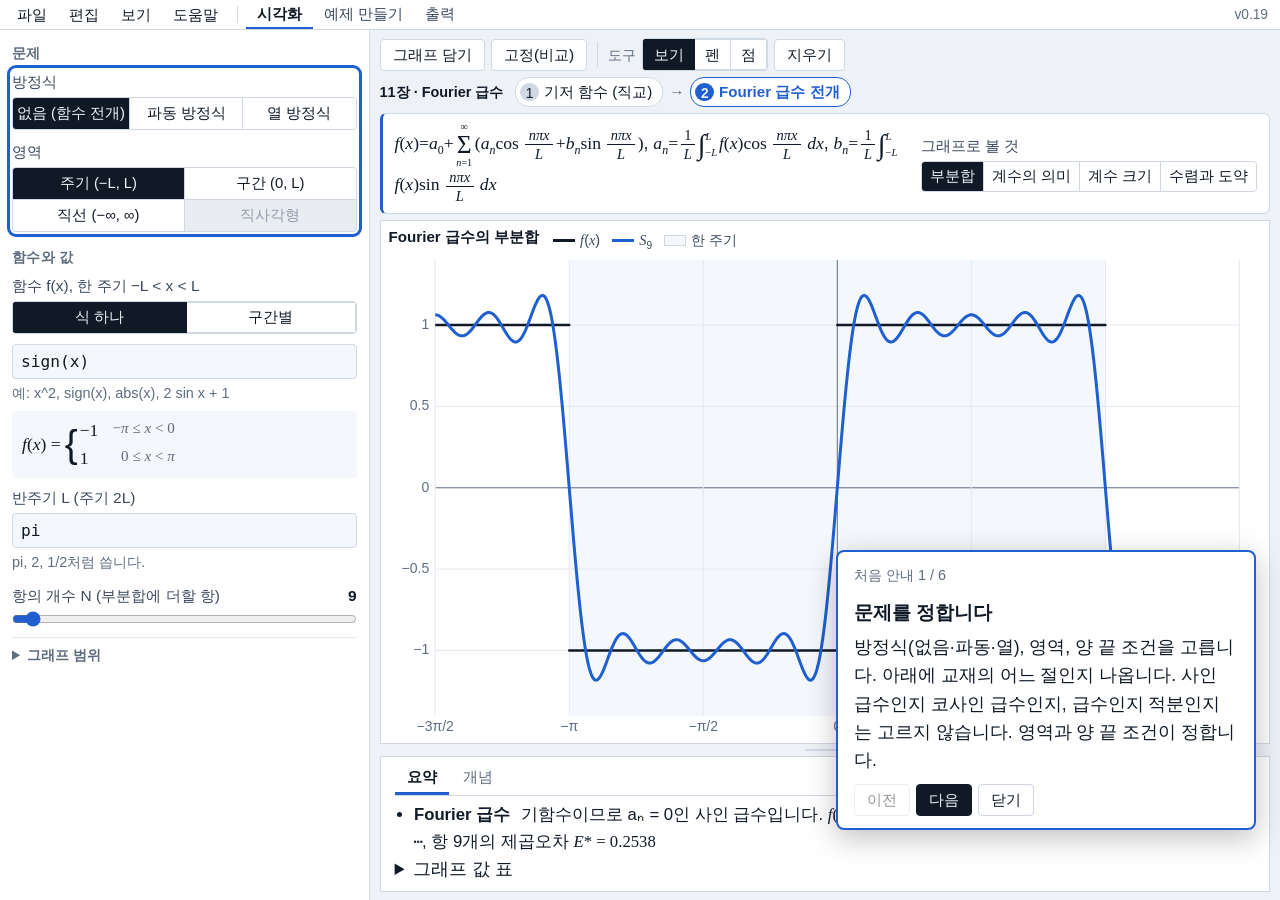
==== studio/web/studio.html @ e1bbefd5 "공업수학 시각화 v0.19: 화면 단순화 - 단계 이동은 그래프 위 단계 줄 하나, 지금 단계의 수식·설정은 그 아래, 왼쪽은 문제와 함수만" ====
<!doctype html>
<html lang="ko" data-theme="light">
<head>
<meta charset="utf-8">
<meta name="viewport" content="width=device-width, initial-scale=1">
<title>공업수학 시각화</title>
<link rel="stylesheet" href="style.css">
</head>
<body class="studio">
<div id="stage">
  <nav class="menubar" id="menubar" aria-label="메뉴">
    <div class="menu"><button type="button" class="menu-top" data-menu="file" aria-haspopup="true" aria-expanded="false">파일</button>
      <div class="menu-list" role="menu" hidden>
        <button type="button" role="menuitem" data-click="libOpen">예제 모음 열기…</button>
        <button type="button" role="menuitem" data-click="libSave">예제 모음 저장…</button>
        <hr>
        <button type="button" role="menuitem" data-click="wordBtn">Word로 출력…</button>
        <button type="button" role="menuitem" data-click="pdfBtn">PDF로 출력…</button>
      </div></div>
    <div class="menu"><button type="button" class="menu-top" data-menu="edit" aria-haspopup="true" aria-expanded="false">편집</button>
      <div class="menu-list" role="menu" hidden>
        <button type="button" role="menuitem" id="undoBtn">되돌리기<kbd>Ctrl+Z</kbd></button>
        <hr>
        <button type="button" role="menuitem" id="resetBtn" title="함수와 설정을 처음 상태로 돌립니다(만든 예제와 고친 설명은 그대로)">처음 상태로</button>
      </div></div>
    <div class="menu"><button type="button" class="menu-top" data-menu="view" aria-haspopup="true" aria-expanded="false">보기</button>
      <div class="menu-list" role="menu" hidden>
        <button type="button" role="menuitem" id="presentBtn">발표 모드<kbd>F</kbd></button>
        <button type="button" role="menuitem" id="themeBtn">어둡게</button>
        <button type="button" role="menuitem" id="bigger">글자 크게</button>
        <button type="button" role="menuitem" id="smaller">글자 작게</button>
      </div></div>
    <div class="menu"><button type="button" class="menu-top" data-menu="help" aria-haspopup="true" aria-expanded="false">도움말</button>
      <div class="menu-list" role="menu" hidden>
        <button type="button" role="menuitem" id="helpBtn">도움말 보기</button>
        <button type="button" role="menuitem" id="tourAgain2">처음 안내 다시 보기</button>
      </div></div>
    <span class="menu-sep" aria-hidden="true"></span>
    <div class="pages" role="tablist" aria-label="화면">
      <button type="button" role="tab" data-page="viz" aria-selected="true">시각화</button>
      <button type="button" role="tab" data-page="make" aria-selected="false">예제 만들기</button>
      <button type="button" role="tab" data-page="out" aria-selected="false">출력</button>
    </div>
    <span class="ver" id="verLabel"></span>
  </nav>
  <div class="work" id="vizPage">
    <aside id="settings" aria-label="설정">
      <h3>문제</h3>
      <div id="problem"></div>
      <h3>함수와 값</h3>
      <div id="baseFields"></div>
      <div id="paramFields"></div>
      <p class="err" id="err" role="alert" hidden></p>
      <details class="group">
        <summary>그래프 범위</summary>
        <p class="hint">비워 두면 자동입니다. pi, 2L, -L처럼 써도 됩니다.</p>
        <div class="pair"><label>가로<input class="tf" type="text" data-field="xMin" id="f_xMin" placeholder="자동"></label><span>~</span><input class="tf" type="text" data-field="xMax" id="f_xMax" placeholder="자동" aria-label="가로 끝"></div>
        <div class="pair"><label>세로<input class="tf" type="text" data-field="yMin" id="f_yMin" placeholder="자동"></label><span>~</span><input class="tf" type="text" data-field="yMax" id="f_yMax" placeholder="자동" aria-label="세로 끝"></div>
        <div class="pair"><label>현 끝 시간<input class="tf" type="text" data-field="tEndWave" id="f_tEndWave" placeholder="자동"></label></div>
        <div class="pair"><label>막대 끝 시간<input class="tf" type="text" data-field="tEndHeat" id="f_tEndHeat" placeholder="자동"></label></div>
      </details>
    </aside>
    <div class="plotCol">
      <div class="tools" role="toolbar" aria-label="그래프 도구">
        <button type="button" class="btn" id="captureBtn" title="지금 그래프를 예제의 그림으로 담습니다">그래프 담기</button>
        <button type="button" class="btn" id="pinBtn" title="지금 결과를 고정해 바꾼 결과와 비교합니다">고정(비교)</button>
        <span class="sep"></span>
        <span class="hint">도구</span>
        <div class="seg" id="toolSeg">
          <button type="button" data-tool="view" aria-pressed="true" title="보기: 값 읽기, Ctrl+휠 확대, 끌어서 이동">보기</button>
          <button type="button" data-tool="pen" aria-pressed="false" title="펜: 그래프 위에 그리기">펜</button>
          <button type="button" data-tool="mark" aria-pressed="false" title="점: 누른 곳의 값을 표시">점</button>
        </div>
        <button type="button" class="btn" id="clearInk">지우기</button>
      </div>
      <nav class="stagebar" id="stageBar" aria-label="풀이 단계"></nav>
      <section class="stagebox" id="stageBox" aria-label="지금 단계의 수식과 설정"></section>
      <p class="graph-err" id="graphErr" hidden></p>
      <div id="panels"></div>
      <div id="probe" hidden></div>
      <div class="transport" id="transport" hidden>
        <button type="button" class="btn" id="playBtn" title="재생" aria-label="재생">▶</button>
        <button type="button" class="btn" id="pauseBtn" title="일시정지" aria-label="일시정지">⏸</button>
        <button type="button" class="btn" id="stopBtn" title="정지" aria-label="정지">■</button>
        <input id="tSlider" type="range" min="0" max="1" step="0.0025" value="0" aria-label="시간">
        <output id="tOut"></output>
        <label class="tlabel" for="rateSel">속도</label>
        <select id="rateSel"><option value="0.5">×0.5</option><option value="1" selected>×1</option><option value="2">×2</option></select>
      </div>
      <div class="resizer" id="resizer" title="끌어서 아래 칸의 높이를 바꿉니다(더블클릭: 원래대로)" role="separator" aria-orientation="horizontal"></div>
      <section class="summary bottom" id="bottom" aria-label="요약, 개념, 예제">
        <div class="tabs" role="tablist">
          <button type="button" role="tab" data-tab="summary">요약</button>
          <button type="button" role="tab" data-tab="concept">개념</button>
        </div>
        <div id="tabBody"></div>
      </section>
    </div>
  </div>
  <div class="work make-page" id="makePage" hidden>
    <section class="make-main" aria-label="예제 만들기">
      <div class="setup-line"><span id="setupLine"></span> <button type="button" class="mini" data-page="viz">시각화에서 바꾸기</button></div>
      <div id="exampleEditor"></div>
    </section>
  </div>
  <div class="work out-page" id="outPage" hidden>
    <section class="out-main" aria-label="출력">
      <h3>출력</h3>
      <div class="fld"><label class="flabel" for="sheetTitle">문서 제목</label><input class="tf" id="sheetTitle" type="text" data-sheet="title"></div>
      <div class="fld"><label class="flabel" for="sheetSubtitle">머리말 (과목, 날짜 등)</label><input class="tf" id="sheetSubtitle" type="text" data-sheet="subtitle" placeholder="예: 공업수학 2 · 2026년 2학기"></div>
      <div class="opts">
        <label class="ck small"><input type="checkbox" data-sheet="concept" id="optConcept">개념 설명</label>
        <label class="ck small"><input type="checkbox" data-sheet="graph" id="optGraph">그래프</label>
        <label class="ck small"><input type="checkbox" data-sheet="solution" id="optSolution">풀이</label>
        <label class="ck small"><input type="checkbox" data-sheet="student" id="optStudent">학번·이름 칸</label>
      </div>
      <div class="fld"><label class="flabel" for="optSpace">답 쓰는 칸 (풀이를 뺄 때)</label>
        <select id="optSpace" data-sheet="space"><option value="0">없음</option><option value="4">작게</option><option value="8">보통</option><option value="14">크게</option></select></div>
      <div class="row">
        <button type="button" class="btn primary" id="wordBtn">Word로 출력</button>
        <button type="button" class="btn" id="pdfBtn">PDF로 출력</button>
        <div class="choice" id="exportChoice" hidden role="alertdialog" aria-labelledby="choiceMsg">
          <p id="choiceMsg"></p>
          <div class="row"><button type="button" class="btn primary" id="choiceAdd"></button><button type="button" class="btn" id="choiceOnly">담은 예제만 출력</button><button type="button" class="btn" id="choiceCancel">취소</button></div>
        </div>
        <button type="button" class="btn" id="libSave">예제 모음 저장</button>
        <button type="button" class="btn" id="libOpen">예제 모음 열기</button>
        <input type="file" id="libFile" accept=".json,application/json" hidden>
      </div>
      <p class="hint" id="savedCount"></p>
      <ol id="savedList"></ol>
    </section>
    <section class="out-list" aria-label="담은 예제 미리보기"><h3>담은 예제</h3><div class="doc" id="outPreview"></div></section>
  </div>
</div>
<canvas id="exportCanvas" aria-hidden="true"></canvas>
<div id="printArea"></div>
<p class="sr-only" id="liveProbe" aria-live="polite"></p>
<div id="status" role="status" aria-live="polite"></div>
<div id="tour" hidden>
  <div class="tour-card" role="dialog" aria-labelledby="tourTitle">
    <p class="hint" id="tourStep"></p>
    <h3 id="tourTitle"></h3>
    <p id="tourText"></p>
    <div class="row"><button type="button" class="btn" id="tourPrev">이전</button><button type="button" class="btn primary" id="tourNext">다음</button><button type="button" class="btn" id="tourSkip">닫기</button></div>
  </div>
</div>
<div id="help" hidden>
  <div class="help-card" role="dialog" aria-modal="true" aria-labelledby="helpTitle">
    <h2 id="helpTitle">도움말</h2>
    <h3>시작하기</h3>
    <ol><li>맨 위 메뉴 줄의 <b>시각화</b> 화면 왼쪽에서 함수를 입력합니다. 구간마다 식이 다르면 <b>구간별</b>을 고릅니다.</li><li><b>문제</b>에서 방정식(없음·파동·열), 영역(주기·구간·직선·직사각형), 양 끝 조건(고정·자유/단열)을 고릅니다. 사인 급수·코사인 급수·적분 중 무엇을 쓰는지는 영역과 양 끝 조건이 정하며, 아래에 교재의 어느 절인지(예: 12장 · 현의 진동) 나옵니다. 함수 칸 이름에는 f(x)의 뜻(초기 변위, 초기 온도 등)과 구간이 나옵니다.</li><li><b>풀이 단계</b>를 따라갑니다. 변수분리와 고유값 문제 → 초기조건의 전개 → 해의 순서로 단계마다 교재 수식과 그래프가 있고, 단계 이름을 누르면 그 단계의 그래프가 보입니다. 전개 단계에서는 부분합·계수의 의미·계수 크기·도약을 골라 봅니다. 문제를 바꾼 것은 Ctrl+Z로 되돌립니다.</li><li>그래프 아래 탭에서 요약(그래프 값 표 포함)과 개념 설명을 봅니다. 원하는 장면은 <b>그래프 담기</b>로 예제의 그림으로 넣습니다.</li><li>메뉴 줄의 <b>예제 만들기</b>에서 문제·배점·풀이 메모를 쓰고 <b>이 예제 담기</b>로 모읍니다. <b>출력</b>에서 <b>Word로 출력</b>이나 <b>PDF로 출력</b>을 누릅니다(파일 메뉴에도 있습니다).</li></ol>
    <h3>함수 입력</h3>
    <table class="help-table"><tr><th>쓰고 싶은 것</th><th>입력</th></tr>
      <tr><td>x 제곱</td><td><code>x^2</code> 또는 <code>x²</code></td></tr><tr><td>절댓값</td><td><code>|x|</code> 또는 <code>abs(x)</code></td></tr>
      <tr><td>곱하기</td><td><code>2x</code>, <code>2*x</code>, <code>2·x</code></td></tr><tr><td>삼각함수</td><td><code>sin x</code>, <code>sin(pi*x/L)</code> (분수가 들어가면 괄호)</td></tr>
      <tr><td>지수함수</td><td><code>exp(x)</code> 또는 <code>e^x</code></td></tr><tr><td>π, 길이 L</td><td><code>pi</code> 또는 <code>π</code>, <code>L</code></td></tr>
      <tr><td>부호, 계단</td><td><code>sign(x)</code>, <code>step(x)</code></td></tr><tr><td>새 변수</td><td><code>k*x</code>의 <code>k</code>처럼 쓰면 값을 넣는 칸이 생깁니다</td></tr></table>
    <h3>문제·설명의 수식</h3>
    <table class="help-table"><tr><th>보기</th><th>입력</th></tr>
      <tr><td>aₙ, x²</td><td><code>$a_n$</code>, <code>$x^2$</code></td></tr><tr><td>분수</td><td><code>$\frac{1}{L}$</code></td></tr>
      <tr><td>적분, 합</td><td><code>$\int_{-L}^{L} f\,dx$</code>, <code>$\sum_{n=1}^{\infty}$</code></td></tr><tr><td>그리스 문자</td><td><code>$\pi$</code>, <code>$\lambda_n$</code></td></tr>
      <tr><td>가운데 수식</td><td>문단 전체를 <code>$$ … $$</code>로</td></tr><tr><td>강조 상자, 굵게</td><td>문단 앞 <code>&gt; </code>, <code>**굵게**</code></td></tr></table>
    <h3>용어</h3>
    <dl class="help-terms"><dt>L</dt><dd>주기의 절반입니다. 주기가 2π이면 L = π입니다. 반구간 전개·현·막대에서는 길이입니다.</dd><dt>N</dt><dd>부분합에 더하는 항의 개수입니다.</dd><dt>고정(비교)</dt><dd>지금 결과를 남겨 둡니다. 같은 개념이면 겹쳐 보이고, 다른 개념이면 나란히 보입니다.</dd><dt>그래프 담기</dt><dd>지금 그래프를 예제의 그림으로 넣습니다.</dd><dt>≈</dt><dd>근삿값입니다. = 로 적힌 정확한 값은 정밀 적분과 맞는 닫힌 꼴이고, 일반항은 n = 1~8 수치와 검산한 것입니다. 그래도 출제 전에 확인하십시오.</dd><dt>Fourier 적분</dt><dd>주기가 없는 함수를 A(w), B(w)로 나타냅니다. 범위 X 밖은 0으로 봅니다.</dd><dt>막의 진동</dt><dd>직사각형 막(가로 L, 세로 b)의 처음 모양을 f(x)·h(y)로 둡니다.</dd></dl>
    <h3>단축키와 그래프</h3>
    <p>F 발표 모드 · Space 재생/일시정지 · Ctrl+Z 지운 것 되돌리기 · Esc 닫기</p>
    <p>그래프: 마우스를 올리면 값, Ctrl+휠 확대, 끌어서 이동, 더블클릭 원래대로. 그래프를 누른 뒤 키보드로 ←→ 값 읽기, Shift+←→ 이동, +/− 확대, 0 원래대로, Enter 점 표시(값은 화면 낭독기에도 읽힘).</p>
    <h3>저장</h3>
    <p>Word 그림은 Word에서 <b>도형으로 변환</b>하면 선과 글자를 고칠 수 있습니다. 한글(HWP)에서는 출력한 docx 파일을 열면 됩니다.</p>
    <p>만든 예제와 고친 설명은 이 PC에 자동 저장됩니다. 다른 PC로 옮기려면 <b>예제 모음 저장</b>으로 파일을 만들고, 그 PC에서 <b>예제 모음 열기</b>를 누르십시오.</p>
    <div class="row"><button type="button" class="btn" id="tourAgain">처음 안내 다시 보기</button><button type="button" class="btn primary" id="helpClose">닫기</button></div>
  </div>
</div>
<script src="math.js"></script>
<script src="plot.js"></script>
<script src="docx.js"></script>
<script src="svg.js"></script>
<script src="concepts.js"></script>
<script src="version.js"></script>
<script src="symbolic.js"></script>
<script src="problem.js"></script>
<script src="core.js"></script>
<script src="draw.js"></script>
<script src="content.js"></script>
<script src="store.js"></script>
<script src="ui.js"></script>
</body>
</html>
---- studio/web/style.css ----
/* 강의실 프로젝터를 기준으로 합니다: 큰 글자, 강한 대비, 그래프가 화면의 대부분을 차지합니다.
   글꼴은 Windows 기본 글꼴만 써서 인터넷 없이 같은 모습으로 나옵니다. */
:root {
  --paper: #eef2f7; --surface: #ffffff; --ink: #101a27; --ink2: #3c4a5e; --muted: #5f6d80;
  --line: #cfd8e3; --grid: #e4e9f0; --band: #f4f7fb;
  --blue: #1f5fd0; --hot: #cf4a12; --green: #1f7a4d; --blue-soft: #e3ecfb; --hot-soft: #fbe8de;
  --pos-fill: rgba(31,95,208,.28); --neg-fill: rgba(207,74,18,.28);
  --body: "Malgun Gothic", "Apple SD Gothic Neo", "Noto Sans KR", sans-serif;
  --math: "Cambria Math", Cambria, "STIX Two Text", "Times New Roman", serif;
  --mono: Consolas, "D2Coding", monospace;
}
:root[data-theme="dark"] {
  --paper: #0d131b; --surface: #151d28; --ink: #eef2f7; --ink2: #bcc7d6; --muted: #93a0b2;
  --line: #2c3848; --grid: #222c39; --band: #1a2431;
  --blue: #7fadff; --hot: #ff9a6b; --green: #5fd09a; --blue-soft: #1c2c47; --hot-soft: #3a2519;
  --pos-fill: rgba(127,173,255,.32); --neg-fill: rgba(255,154,107,.32); color-scheme: dark;
}
* { box-sizing: border-box; }
[hidden] { display: none !important; }
html, body { height: 100%; margin: 0; }
body { background: var(--paper); color: var(--ink); font: 1rem/1.55 var(--body); }
button, input, select { font: inherit; color: inherit; }
:focus-visible { outline: 3px solid var(--blue); outline-offset: 1px; }
h1, h3, h4, p { margin: 0; }
code { font-family: var(--mono); font-size: .92em; }
.hint { color: var(--muted); font-size: .82rem; }
.sec { color: var(--muted); font-size: .84rem; }
.m, .math { font-family: var(--math); }
.m i, .math i { font-style: italic; }
.row { display: flex; flex-wrap: wrap; gap: 6px; align-items: center; }
.right { margin-left: auto; }
.btn { border: 1px solid var(--line); background: var(--surface); padding: 3px 12px; border-radius: 4px; cursor: pointer; white-space: nowrap; font-size: .88rem; }
.btn:hover { border-color: var(--ink2); }
.btn.primary { background: var(--ink); border-color: var(--ink); color: var(--paper); }
.btn[aria-pressed="true"] { background: var(--hot-soft); border-color: var(--hot); }
.btn.big { padding: 6px 16px; font-size: .95rem; min-width: 9.5em; }
.chips { display: flex; flex-wrap: wrap; gap: 5px; align-items: center; }
.chip { border: 1px solid var(--line); background: var(--surface); padding: 1px 11px; border-radius: 14px; cursor: pointer; font-size: .86rem; }
.chip small { color: var(--muted); margin-left: 4px; font-size: .72rem; }
.chip:hover { border-color: var(--ink2); }
.chip[aria-pressed="true"] { background: var(--ink); color: var(--paper); border-color: var(--ink); }
.chip[aria-pressed="true"] small { color: var(--paper); }
.chip.mine { background: var(--blue-soft); }
.saved { display: inline-flex; align-items: center; }
.x { border: 0; background: transparent; cursor: pointer; color: var(--muted); padding: 0 4px; }

/* 개념 선택 */
#home { max-width: 1240px; margin: 0 auto; padding: 36px 24px; }
.homehead { margin-bottom: 26px; }
.homehead h1 { font-size: 2.1rem; font-weight: 700; letter-spacing: -.01em; }
.homehead p { color: var(--ink2); margin-top: 4px; }
.grid { display: grid; grid-template-columns: repeat(auto-fit, minmax(270px, 1fr)); gap: 14px; }
.card { display: flex; flex-direction: column; gap: 6px; text-align: left; padding: 18px 20px; background: var(--surface); border: 1px solid var(--line); border-radius: 4px; font-size: .95rem; color: var(--ink2); }
button.card { cursor: pointer; border-top: 4px solid var(--blue); }
button.card:hover { border-color: var(--blue); background: var(--blue-soft); }
.card strong { font-size: 1.45rem; color: var(--ink); line-height: 1.3; }
.card.later { opacity: .62; background: transparent; }

/* 무대 */
#stage { height: 100%; display: flex; flex-direction: column; }
.bar { display: flex; flex-wrap: wrap; gap: 6px 12px; align-items: center; padding: 7px 12px; background: var(--surface); border-bottom: 1px solid var(--line); }
.bar strong { font-size: 1.12rem; }
.presets { flex: 1 1 260px; min-width: 0; }
.work { flex: 1; min-height: 0; display: flex; }
#settings { flex: 0 0 19.5rem; overflow-y: auto; background: var(--surface); border-right: 1px solid var(--line); padding: 8px 12px 16px; }
#settings section { padding: 8px 0 12px; border-bottom: 1px solid var(--grid); display: flex; flex-direction: column; gap: 6px; }
#settings h3 { font-size: .8rem; font-weight: 600; color: var(--muted); letter-spacing: .02em; }
.keys { margin-top: 10px; }
.switch { display: flex; gap: 8px; align-items: center; cursor: pointer; font-size: .92rem; line-height: 1.3; padding: 1px 0; }
.switch input { width: 1.05rem; height: 1.05rem; accent-color: var(--blue); flex: none; margin: 0; }
.field { display: flex; align-items: center; gap: 8px; font-size: .9rem; flex-wrap: wrap; }
.field label { white-space: nowrap; }
.field input[type=text], .field input[type=number] { flex: 1 1 5em; min-width: 0; padding: 3px 7px; background: var(--paper); border: 1px solid var(--line); border-radius: 3px; font-family: var(--mono); font-size: .88rem; }
.field.expr label { font-family: var(--math); }
.field.slider input { flex: 1 1 5em; min-width: 60px; accent-color: var(--blue); }
.field.slider output { min-width: 2.6em; text-align: right; font-variant-numeric: tabular-nums; }
.seg { display: flex; flex-wrap: wrap; border: 1px solid var(--line); border-radius: 4px; overflow: hidden; }
.seg button { flex: 1 1 auto; border: 0; background: var(--surface); padding: 3px 8px; cursor: pointer; font-size: .84rem; border-right: 1px solid var(--line); }
.seg button:last-child { border-right: 0; }
.seg button[aria-pressed="true"] { background: var(--ink); color: var(--paper); }
.err { color: var(--hot); font-size: .88rem; }

#board { flex: 1; min-width: 0; min-height: 0; display: flex; flex-direction: column; gap: 6px; padding: 8px 10px; }
.strip { background: var(--surface); border: 1px solid var(--line); padding: 3px 12px; }
.strip.math { font-size: 1.22rem; overflow-x: auto; white-space: nowrap; }
.strip.math .m { font-size: 1em; }
.strip.note { font-size: .98rem; line-height: 1.45; }
#panels { flex: 1; min-height: 0; display: grid; gap: 6px; }
#panels[data-layout="one"] { grid-template-columns: minmax(0, 1fr); }
#panels[data-layout="two"] { grid-template-columns: minmax(0, 3fr) minmax(0, 2fr); grid-template-rows: repeat(var(--rows, 1), minmax(0, 1fr)); }
#panels[data-layout="three"] { grid-template-columns: minmax(0, 3fr) minmax(0, 1.5fr) minmax(0, 1.5fr); grid-template-rows: repeat(var(--rows, 1), minmax(0, 1fr)); }
#panels .main { grid-row: 1 / -1; }
#panels[data-layout="one"] .main { grid-row: auto; }
.panel { background: var(--surface); border: 1px solid var(--line); padding: 4px 8px; min-height: 0; min-width: 0; display: flex; flex-direction: column; }
.panel header { display: flex; flex-wrap: wrap; gap: 2px 12px; align-items: baseline; }
.panel h4 { font-size: .88rem; font-weight: 600; }
.legend { display: flex; flex-wrap: wrap; gap: 2px 12px; font-size: .82rem; color: var(--ink2); }
.legend span { display: inline-flex; align-items: center; gap: 6px; }
.legend i { width: 18px; height: 3px; border-radius: 2px; display: inline-block; }
.cwrap { flex: 1; min-height: 0; position: relative; }
canvas { position: absolute; inset: 0; width: 100%; height: 100%; display: block; }
.drawing .main canvas { cursor: crosshair; touch-action: none; }
.panel.text .content { overflow-y: auto; flex: 1; min-height: 0; font-size: .96rem; display: flex; flex-direction: column; gap: 8px; }
.tag { color: var(--blue); font-weight: 600; font-size: .86rem; }
.prob { font-size: 1.1rem; line-height: 1.5; }
.ans { border-left: 4px solid var(--hot); padding: 2px 0 2px 10px; display: flex; flex-direction: column; gap: 4px; font-size: 1.02rem; }
.solve { margin: 0; padding-left: 20px; display: flex; flex-direction: column; gap: 6px; }
.tblwrap { overflow-x: auto; margin-top: 3px; }
table { border-collapse: collapse; width: 100%; font-variant-numeric: tabular-nums; font-size: .88rem; }
th, td { padding: 1px 8px; border-bottom: 1px solid var(--grid); text-align: right; }
th { color: var(--ink2); font-weight: 600; }
.l { text-align: left; }
.transport { display: flex; flex-wrap: wrap; gap: 6px 10px; align-items: center; }
.transport input[type=range] { flex: 1 1 200px; min-width: 100px; accent-color: var(--blue); height: 26px; }
.transport output { min-width: 3em; text-align: right; font-variant-numeric: tabular-nums; font-size: 1.05rem; font-weight: 600; }
.transport select { padding: 3px; background: var(--surface); border: 1px solid var(--line); border-radius: 3px; }
.readout { min-height: 1.3em; font-size: .86rem; color: var(--ink2); font-variant-numeric: tabular-nums; }

body.no-settings #settings, body.present #settings { display: none; }
body.present .bar .presets, body.present #saveCfg, body.present #settingsBtn, body.present .sec, body.present #homeBtn { display: none; }
body.present .bar { padding: 3px 12px; }
body.present .readout { display: none; }
body.present .strip.note { font-size: 1.06rem; }
@media (max-width: 860px) {
  #stage { height: auto; }
  .work { flex-direction: column; }
  #settings { flex: none; border-right: 0; border-bottom: 1px solid var(--line); }
  #panels, #panels[data-layout] { grid-template-columns: minmax(0, 1fr); grid-template-rows: none; grid-auto-rows: 300px; }
  #panels .main { grid-row: auto; }
}

/* 한 곡선: 왼쪽 위에서 그리고 왼쪽 아래에서 계수로 나누며, 오른쪽에서 같은 계수가 움직입니다. */
#oneStage { height: 100%; display: flex; flex-direction: column; gap: 6px; padding-bottom: 6px; }
#oneStage > .transport, #oneStage > .readout, #oneStage > .question { margin: 0 10px; }
#oneStage .view { flex: none; }
.oneformula { flex: 1 1 240px; min-width: 200px; flex-wrap: nowrap; font-family: var(--math); }
.oneformula input { flex: 1; }
a.btn { color: inherit; text-decoration: none; display: inline-block; }
.btn.small { padding: 0 8px; font-size: .78rem; margin-left: auto; }
.btn:disabled { opacity: .45; cursor: default; }
#board[data-right] { flex: 1; min-height: 0; display: grid; grid-template-columns: minmax(0, 1.1fr) minmax(0, 1fr); grid-template-rows: minmax(0, 1.25fr) minmax(0, 1fr); gap: 6px; padding: 0 10px; }
#drawPanel { grid-area: 1 / 1; } #barsPanel { grid-area: 2 / 1; }
#wavePanel { grid-area: 1 / 2; } #heatPanel { grid-area: 2 / 2; }
#board[data-right="1"] #wavePanel, #board[data-right="1"] #heatPanel { grid-area: 1 / 2 / 3 / 3; }
#board[data-right="0"] { grid-template-columns: minmax(0, 1fr); }
#oneStage .panel header { align-items: center; }
#cDraw { cursor: crosshair; touch-action: none; }
#cBars { cursor: ns-resize; touch-action: none; }
.transport input.short { flex: 0 1 130px; min-width: 70px; }
.question { display: flex; flex-wrap: wrap; align-items: center; gap: 6px 12px; background: var(--surface); border: 1px solid var(--line); padding: 6px 12px; min-height: 2.6em; }
.qno { color: var(--hot); font-weight: 600; font-size: .86rem; }
.qtext { font-size: 1.08rem; font-weight: 600; flex: 1 1 340px; min-width: 0; }
.qopts, .qnav { display: flex; flex-wrap: wrap; gap: 6px; }
.qnav { margin-left: auto; }
.qexp { flex: 1 1 100%; font-size: 1rem; border-left: 4px solid var(--hot); padding-left: 10px; }
.right-ans { border-color: var(--green); border-width: 2px; font-weight: 600; opacity: 1 !important; }
body.present .view, body.present .oneformula, body.present #smaller, body.present #bigger { display: none; }
@media (max-width: 860px) {
  #oneStage { height: auto; }
  #board[data-right] { grid-template-columns: minmax(0, 1fr); grid-template-rows: none; grid-auto-rows: 300px; }
  #drawPanel, #barsPanel, #wavePanel, #heatPanel, #board[data-right="1"] #wavePanel, #board[data-right="1"] #heatPanel { grid-area: auto; }
}


/* 강의 노트: 왼쪽은 한 줄씩 펼치는 설명, 오른쪽은 그 줄의 그래프입니다. */
#noteApp { height: 100%; display: flex; flex-direction: column; }
.split { flex: 1; min-height: 0; display: grid; grid-template-columns: minmax(0, 1fr) minmax(0, 1.15fr); gap: 10px; padding: 8px 10px; }
.reading { min-width: 0; min-height: 0; overflow-y: auto; background: var(--surface); border: 1px solid var(--line); padding: 14px 20px; display: flex; flex-direction: column; }
.reading h2 { font-size: 1.55rem; margin: 0 0 12px; font-weight: 700; text-wrap: balance; }
.reading h3 { font-size: .92rem; color: var(--muted); font-weight: 600; margin: 14px 0 4px; }
.step i, .prob i, .pitem i, .eq i { font-family: var(--math); font-style: italic; }
.eq { font-family: var(--math); font-size: 1.16rem; margin: 8px 0; padding: 4px 0 4px 10px; line-height: 2.1; color: var(--ink); }
.eq sub, .eq sup, .step sub, .step sup, .prob sub, .prob sup { font-size: .68em; line-height: 0; }
.frac { display: inline-flex; flex-direction: column; vertical-align: middle; text-align: center; font-size: .82em; line-height: 1.25; margin: 0 .18em; }
.frac > span:first-child { border-bottom: 1px solid currentColor; padding: 0 .25em; }
.int { display: inline-flex; align-items: center; vertical-align: middle; margin-right: .1em; }
.int .ig { font-size: 1.6em; line-height: 1; }
.lim { display: inline-flex; flex-direction: column; font-size: .6em; line-height: 1.5; }
.sum { display: inline-flex; flex-direction: column; align-items: center; vertical-align: middle; line-height: 1; margin: 0 .15em; }
.sum .sg { font-size: 1.45em; }
.sum small { font-size: .58em; }
.figure { min-height: 0; }
.figure .cwrap { min-height: 180px; }
.cap { font-size: 1rem; min-height: 1.5em; color: var(--ink); font-variant-numeric: tabular-nums; }
.ctl { display: flex; flex-wrap: wrap; gap: 6px 14px; align-items: center; min-height: 2.1em; }
.ctl .field { flex: 1 1 170px; }
.make .form { display: flex; flex-wrap: wrap; gap: 8px 12px; align-items: center; padding-bottom: 8px; border-bottom: 1px solid var(--grid); }
.form select { padding: 3px 6px; background: var(--paper); border: 1px solid var(--line); border-radius: 3px; }
.step { padding: 7px 12px; border-left: 4px solid transparent; font-size: 1.04rem; line-height: 1.6; }
.step.now { border-left-color: var(--hot); background: var(--band); }
.step h4 { font-size: .94rem; margin-bottom: 2px; }
.stepBtns { padding-top: 8px; }
.sidebar { min-width: 0; min-height: 0; display: grid; grid-template-rows: minmax(0, 1.1fr) minmax(0, 1fr); gap: 8px; }
.sheet { gap: 6px; }
.sheet ol { flex: 1; min-height: 0; overflow-y: auto; margin: 0; padding-left: 22px; font-size: .92rem; }
.sheet li { margin-bottom: 4px; }
.sheet li span { margin-right: 4px; }
.sheet li.hint { list-style: none; margin-left: -22px; }
#printArea { display: none; }
body.present .sec, body.present #smaller, body.present #bigger, body.present a.btn { display: none; }
@media (max-width: 860px) { #noteApp { height: auto; } .split { grid-template-columns: minmax(0, 1fr); } .figure .cwrap { height: 300px; flex: none; } .sidebar { grid-template-rows: none; } }

/* 인쇄: 문제지·해설지만 A4 문서로 나옵니다. */
@page { size: A4; margin: 18mm 16mm; }
@media print {
  body.note > #noteApp { display: none !important; }
  body.note #printArea { display: block; color: #000; background: #fff; font-size: 11pt; line-height: 1.6; }
  html, body { height: auto; background: #fff; }
  .phead { border-bottom: 2px solid #000; margin-bottom: 14pt; padding-bottom: 6pt; }
  .phead h1 { font-size: 17pt; margin: 0 0 2pt; }
  .pitem { margin-bottom: 16pt; break-inside: avoid-page; }
  .pq { font-size: 11.5pt; margin-bottom: 6pt; }
  .pitem img { display: block; width: 130mm; margin: 4pt 0; }
  .pstep { margin: 4pt 0; }
  .blank { height: 62mm; }
  .eq { font-size: 11.5pt; margin: 3pt 0; white-space: normal; overflow: visible; color: #000; line-height: 1.9; }
}

/* 주제 화면 */
.homeGroup { margin-bottom: 26px; }
.homeGroup h2 { font-size: 1.05rem; font-weight: 600; color: var(--ink2); margin: 0 0 10px; }
.card.linkcard { text-decoration: none; cursor: pointer; border-top: 4px solid var(--hot); }
.card.linkcard:hover { border-color: var(--hot); background: var(--hot-soft); }
body.topics #stage { height: 100%; }
body.topics a.btn { text-decoration: none; color: inherit; padding-block: 4px; }
#settings h3 { margin: 10px 0 6px; }
.fld { display: flex; flex-direction: column; gap: 3px; margin-bottom: 10px; }
.flabel { display: flex; justify-content: space-between; font-size: .88rem; color: var(--ink2); }
.flabel output { font-weight: 600; color: var(--ink); font-variant-numeric: tabular-nums; }
.tf { width: 100%; font-family: var(--mono); font-size: .92rem; padding: 4px 8px; border: 1px solid var(--line); border-radius: 4px; background: var(--band); }
.fld input[type=range] { width: 100%; accent-color: var(--blue); margin: 0; }
.fld .seg { display: flex; flex-wrap: wrap; }
.fld .seg button { flex: 1 1 auto; padding: 3px 6px; font-size: .84rem; border: 1px solid var(--line); background: var(--surface); cursor: pointer; }
.fld .seg button + button { border-left: 0; }
.fld .seg button[aria-pressed="true"] { background: var(--ink); color: var(--paper); border-color: var(--ink); }
.err { color: var(--hot); font-size: .88rem; font-weight: 600; margin-top: 6px; }
.plotCol { flex: 1; min-width: 0; display: flex; flex-direction: column; gap: 8px; padding: 8px 10px; }
.plotBox { flex: 1; min-height: 0; display: flex; flex-direction: column; gap: 4px; background: var(--surface); border: 1px solid var(--line); padding: 6px 8px; }
.plotBox .legend { display: flex; flex-wrap: wrap; gap: 2px 14px; font-size: .88rem; color: var(--ink2); min-height: 1.5em; }
.plotBox .legend > span { display: inline-flex; align-items: center; gap: 5px; }
.plotBox .legend .sw { display: inline-block; width: 22px; height: 0; border-top: 3px solid var(--c); }
.plotBox .legend .sw.dashed { border-top-style: dashed; }
.plotBox .legend .sw.fill { height: 11px; border: 1px solid var(--line); background: var(--c); }
.plotBox .legend .lt { display: inline; font-family: var(--body); }
.plotBox .legend .lt i { display: inline; width: auto; height: auto; background: none; border: 0; font-family: var(--math); font-style: italic; }
.plotBox .legend sub { font-size: .7em; line-height: 0; }
.cw { flex: 1; min-height: 0; position: relative; }
#plot { position: absolute; inset: 0; width: 100%; height: 100%; display: block; }
.transport { display: flex; align-items: center; gap: 6px; }
.transport .btn { min-width: 2.6em; padding: 2px 8px; }
.transport input[type=range] { flex: 1; min-width: 60px; accent-color: var(--blue); }
.transport output { min-width: 3.2em; font-variant-numeric: tabular-nums; }
.tlabel { font-size: .88rem; color: var(--ink2); }
.tlabel i { font-family: var(--math); }
.transport select { border: 1px solid var(--line); border-radius: 4px; background: var(--surface); font-size: .84rem; }
.summary { flex: none; max-height: 34%; overflow-y: auto; background: var(--surface); border: 1px solid var(--line); padding: 6px 14px 8px; }
.summary h3 { font-size: .8rem; font-weight: 600; color: var(--muted); margin-bottom: 2px; }
.summary ul { margin: 0; padding-left: 1.1em; }
.summary li { font-size: .98rem; line-height: 1.55; }
.summary sub, .summary sup { font-size: .68em; line-height: 0; }
body.topics.present .summary li { font-size: 1.1rem; }
@media (max-width: 860px) { body.topics .work { flex-direction: column; } body.topics #settings { flex: none; border-right: 0; border-bottom: 1px solid var(--line); } body.topics #stage { height: auto; } body.topics .plotBox { min-height: 420px; } body.topics .summary { max-height: none; } }
body.topics #home .grid { grid-template-columns: repeat(auto-fill, minmax(300px, 1fr)); gap: 10px; }
body.topics #home { padding: 22px 24px; }
body.topics #home .homehead { margin-bottom: 16px; }
body.topics #home .homehead h1 { font-size: 1.7rem; }
body.topics #home .homeGroup { margin-bottom: 16px; }
body.topics #home .card { padding: 10px 14px; gap: 2px; font-size: .84rem; }
body.topics #home .card strong { font-size: 1.15rem; }

/* 설정 화면 하나 (studio.html) */
body.studio #stage { height: 100%; display: flex; flex-direction: column; }
body.studio #settings { flex: 0 0 21rem; }
body.studio #settings > h3 { margin: 14px 0 6px; font-size: .82rem; color: var(--muted); letter-spacing: .02em; }
body.studio #settings > h3:first-child { margin-top: 4px; }
.ck { display: flex; align-items: center; gap: 7px; cursor: pointer; font-weight: 600; font-size: .92rem; }
.ck input { width: 1.05rem; height: 1.05rem; accent-color: var(--blue); margin: 0; flex: none; }
.ck small { margin-left: auto; font-weight: 400; color: var(--muted); font-size: .76rem; white-space: nowrap; }
.ck.small { font-weight: 400; font-size: .88rem; }
.ck input:disabled + span { color: var(--ink); }
.opts { display: flex; flex-wrap: wrap; gap: 4px 14px; margin-bottom: 8px; }
#savedList { margin: 4px 0 0; padding-left: 0; list-style: none; font-size: .84rem; }
#savedList li { display: flex; justify-content: space-between; gap: 6px; padding: 2px 0; border-bottom: 1px solid var(--grid); }
body.studio .plotCol { flex: 1; min-width: 0; display: flex; flex-direction: column; gap: 6px; padding: 8px 10px; }
#panels { flex: 1; min-height: 0; display: grid; gap: 8px; grid-template-columns: repeat(var(--cols, 1), minmax(0, 1fr)); grid-template-rows: repeat(var(--rows, 1), minmax(0, 1fr)); }
.pnl { min-height: 0; display: flex; flex-direction: column; background: var(--surface); border: 1px solid var(--line); padding: 4px 8px; }
.pnl header { display: flex; flex-wrap: wrap; align-items: baseline; gap: 2px 14px; font-size: .86rem; }
.pnl .pt { font-weight: 600; }
.pnl .legend { display: flex; flex-wrap: wrap; gap: 2px 12px; color: var(--ink2); }
.pnl .legend > span { display: inline-flex; align-items: center; gap: 5px; }
.pnl .legend .sw { display: inline-block; width: 22px; height: 0; border-top: 3px solid var(--c); }
.pnl .legend .sw.dashed { border-top-style: dashed; }
.pnl .legend .sw.fill { height: 11px; border: 1px solid var(--line); background: var(--c); }
.pnl .legend .lt { display: inline; }
.pnl .legend .lt i { display: inline; width: auto; height: auto; background: none; border: 0; margin: 0; font-family: var(--math); font-style: italic; }
.pnl .legend sub { font-size: .7em; line-height: 0; }
.pnl canvas { position: absolute; inset: 0; width: 100%; height: 100%; display: block; }
body.studio .transport output { min-width: 9em; font-variant-numeric: tabular-nums; font-size: .86rem; }
.summary.bottom { max-height: 32%; padding-top: 4px; }
.tabs { display: flex; gap: 2px; border-bottom: 1px solid var(--line); margin-bottom: 6px; position: sticky; top: -4px; background: var(--surface); }
.tabs button { border: 0; background: none; padding: 4px 12px; cursor: pointer; font-size: .86rem; color: var(--muted); border-bottom: 3px solid transparent; }
.tabs button[aria-selected="true"] { color: var(--ink); font-weight: 600; border-bottom-color: var(--blue); }
.sumlist { margin: 0; padding-left: 1.1em; }
.sumlist li { font-size: .95rem; line-height: 1.6; }
.sumlist b { margin-right: 6px; }
.sumlist sub, .sumlist sup, .doc sub, .doc sup { font-size: .68em; line-height: 0; }
.doc { font-size: .95rem; line-height: 1.65; }
.doc h3 { font-size: 1rem; margin: 10px 0 4px; }
.doc h3 small { font-weight: 400; color: var(--muted); font-size: .78rem; }
.doc p { margin: 4px 0; }
.doc .key { border-left: 4px solid var(--hot); background: var(--band); padding: 4px 10px; }
.doc .m i, .sumlist .m i { font-family: var(--math); font-style: italic; }
.doc .eq { font-size: 1.05rem; line-height: 2.2; }
#exportCanvas { position: fixed; left: -10000px; top: 0; width: 760px; height: 300px; }
body.studio.present .summary.bottom { max-height: 24%; }
@media (max-width: 860px) { body.studio .work { flex-direction: column; } body.studio #settings { flex: none; border-right: 0; border-bottom: 1px solid var(--line); } body.studio #stage { height: auto; } #panels { grid-template-columns: minmax(0, 1fr); grid-auto-rows: 320px; grid-template-rows: none; } .summary.bottom { max-height: none; } }

/* 개념 나무, 수업 흐름, 구간별 입력 */
.flow { display: flex; align-items: center; gap: 8px; margin: 0 auto; }
.flow #stepLabel { min-width: 15em; text-align: center; font-weight: 600; font-size: .92rem; white-space: pre; }
.flow .btn:disabled { opacity: .4; cursor: default; }
.piece { display: flex; align-items: center; gap: 5px; margin: 3px 0; font-size: .86rem; color: var(--ink2); }
.piece > span { white-space: nowrap; }
.piece .tf { flex: 1; min-width: 0; }
.piece .tf.until { flex: 0 0 4.2em; }
#addPiece { align-self: flex-start; margin-top: 2px; font-size: .82rem; }
.preview { min-height: 1.8em; padding: 6px 10px; margin: -4px 0 8px; background: var(--band); border-radius: 4px; display: flex; align-items: center; gap: 4px; flex-wrap: wrap; font-size: 1rem; }
.preview .m i, .preview em i { font-family: var(--math); font-style: italic; }
.cases { display: inline-flex; align-items: center; gap: 2px; }
.cases .brace { font-size: 2.2em; line-height: 1; font-weight: 200; }
.cases .rows { display: inline-flex; flex-direction: column; gap: 1px; }
.cases .rows > span { display: flex; gap: 14px; justify-content: space-between; }
.cases em { font-style: normal; color: var(--muted); font-size: .86em; }
.doc section.now { border-left: 3px solid var(--blue); padding-left: 10px; }
body.present .flow { display: flex; }
.doc section { scroll-margin-top: 2.6em; }

/* 그래프 도구, 범위, 예제 편집기 */
body.studio .plotCol { position: relative; }
.tools { display: flex; align-items: center; gap: 6px; flex-wrap: wrap; }
.tools .sep { width: 1px; height: 1.4em; background: var(--line); margin: 0 4px; }
.tools .seg { display: inline-flex; }
.tools .seg button { border: 1px solid var(--line); background: var(--surface); padding: 3px 10px; cursor: pointer; font-size: .86rem; }
.tools .seg button + button { border-left: 0; }
.tools .seg button[aria-pressed="true"] { background: var(--ink); color: var(--paper); border-color: var(--ink); }
#pinBtn[aria-pressed="true"] { background: var(--hot-soft); border-color: var(--hot); }
.pnl canvas.ov { position: absolute; inset: 0; width: 100%; height: 100%; touch-action: none; }
#probe { position: absolute; z-index: 5; pointer-events: none; background: var(--surface); border: 1px solid var(--line); border-radius: 4px; padding: 4px 8px; font-size: .82rem; line-height: 1.45; font-variant-numeric: tabular-nums; box-shadow: 0 2px 6px rgba(0, 0, 0, .12); }
details.group { border-top: 1px solid var(--grid); margin-top: 10px; padding-top: 6px; }
details.group summary { cursor: pointer; font-size: .82rem; color: var(--muted); font-weight: 600; }
.pair { display: flex; align-items: center; gap: 6px; margin: 4px 0; font-size: .86rem; }
.pair label { display: flex; align-items: center; gap: 6px; flex: 1; white-space: nowrap; }
.pair .tf { width: 5em; flex: 1; }
.summary.bottom.tall { max-height: 58%; }
.mini { border: 1px solid var(--line); background: var(--surface); border-radius: 3px; font-size: .76rem; padding: 0 6px; cursor: pointer; color: var(--ink2); font-weight: 400; }
.mini:hover { border-color: var(--ink2); }
#savedList li.editing { background: var(--blue-soft); }
#savedList .acts { display: inline-flex; gap: 2px; align-items: center; flex: none; }
.editor .ed-head { display: flex; flex-wrap: wrap; gap: 8px; align-items: center; margin-bottom: 6px; }
.editor .item { border: 1px solid var(--line); border-radius: 4px; padding: 6px 8px; margin: 6px 0; background: var(--band); }
.editor .item-top { display: flex; align-items: center; gap: 8px; font-size: .86rem; }
.editor .item-top .kind { color: var(--muted); flex: 1; }
.editor .pts { display: flex; align-items: center; gap: 4px; }
.editor .pts .tf { width: 3.5em; }
.editor textarea.tf { width: 100%; resize: vertical; font-family: var(--body); font-size: .92rem; margin-top: 4px; background: var(--surface); }
.editor .item-sol { display: flex; gap: 10px; align-items: center; margin-top: 2px; }
.editor .ed-figs { margin: 8px 0; }
.figrow { display: flex; align-items: center; gap: 6px; margin: 4px 0; font-size: .86rem; }
.figrow .tf { flex: 1; }
.editor h4 { margin: 10px 0 2px; font-size: .86rem; color: var(--muted); }
#exPreview { border-top: 1px dashed var(--line); padding-top: 4px; }
#conceptText { width: 100%; font-family: var(--mono); font-size: .86rem; }
body.present .tools .hint { display: none; }
/* 맑은 고딕은 역슬래시(\)를 원화 기호로 그리므로, 수식을 쓰는 칸은 Consolas를 먼저 씁니다. */
.editor textarea.tf, .hint.tex, #conceptText { font-family: Consolas, "Malgun Gothic", monospace; }

/* 처음 쓰는 사람을 위한 안내, 알림, 경고 */
#status { position: fixed; left: 50%; bottom: 18px; transform: translateX(-50%); z-index: 40; max-width: min(720px, 90vw); background: var(--ink); color: var(--paper); padding: 8px 14px; border-radius: 6px; font-size: .9rem; box-shadow: 0 4px 14px rgba(0, 0, 0, .25); }
#status:empty { display: none; }
#status .mini { margin-left: 8px; background: var(--paper); color: var(--ink); }
.graph-err { margin: 0; padding: 4px 10px; background: var(--hot-soft); border: 1px solid var(--hot); border-radius: 4px; color: var(--ink); font-size: .88rem; }
.warn { color: var(--hot); font-size: .84rem; margin: 4px 0 0; }
.warn .mini { margin-left: 4px; }
.choice { border: 1px solid var(--hot); background: var(--hot-soft); border-radius: 4px; padding: 6px 8px; margin: 6px 0; font-size: .88rem; width: 100%; }
.choice p { margin: 0 0 6px; }
.badge { border: 1px solid var(--hot); background: var(--hot-soft); color: var(--ink); border-radius: 10px; font-size: .74rem; padding: 0 8px; cursor: pointer; }
.pnl .badges { display: inline-flex; gap: 4px; margin-left: auto; }
.resizer { flex: none; height: 6px; margin: -3px 0; cursor: row-resize; border-radius: 3px; background: linear-gradient(var(--line), var(--line)) center / 40px 2px no-repeat; }
.resizer:hover { background-color: var(--band); }
#tour { position: fixed; inset: 0; z-index: 30; pointer-events: none; }
.tour-card { pointer-events: auto; position: fixed; right: 24px; bottom: 70px; width: min(420px, 92vw); background: var(--surface); border: 2px solid var(--blue); border-radius: 8px; padding: 12px 16px; box-shadow: 0 8px 30px rgba(0, 0, 0, .25); }
.tour-card h3 { font-size: 1.1rem; margin: 2px 0 6px; }
.tour-card p { margin: 0 0 10px; line-height: 1.6; }
.spot { outline: 3px solid var(--blue) !important; outline-offset: 2px; border-radius: 4px; }
#help { position: fixed; inset: 0; z-index: 50; background: rgba(0, 0, 0, .35); display: flex; align-items: center; justify-content: center; }
#help[hidden] { display: none; }
.help-card { background: var(--surface); width: min(760px, 94vw); max-height: 88vh; overflow-y: auto; border-radius: 8px; padding: 16px 22px; }
.help-card h2 { font-size: 1.3rem; margin: 0 0 8px; }
.help-card h3 { font-size: .95rem; margin: 14px 0 4px; color: var(--ink2); }
.help-card ol { margin: 0; padding-left: 1.3em; line-height: 1.7; }
.help-table { border-collapse: collapse; width: 100%; font-size: .9rem; }
.help-table th, .help-table td { border: 1px solid var(--line); padding: 3px 8px; text-align: left; }
.help-table th { background: var(--band); }
.help-card code { font-family: Consolas, monospace; background: var(--band); padding: 0 3px; border-radius: 3px; }
.help-terms { display: grid; grid-template-columns: max-content 1fr; gap: 3px 12px; margin: 0; font-size: .9rem; }
.help-terms dt { font-weight: 600; }
.help-terms dd { margin: 0; }
@media (max-height: 820px) { body.studio .bar { padding: 4px 10px; } body.studio .plotCol { gap: 4px; padding: 5px 8px; } .summary.bottom { max-height: 28%; } .summary.bottom.tall { max-height: 50%; } }

/* PDF 출력(인쇄): 화면 대신 인쇄용 문서만 보입니다. */
#printArea { display: none; }
@media print {
  body.studio > #stage, body.studio > #status, body.studio > #tour, body.studio > #help, body.studio #probe { display: none !important; }
  body.studio #printArea { display: block; color: #000; background: #fff; font-size: 11pt; line-height: 1.6; }
  body.studio #printArea h1 { font-size: 18pt; border-bottom: 1.5pt solid #1f5fd0; padding-bottom: 4pt; }
  body.studio #printArea h3 { font-size: 14pt; color: #1f3b73; margin: 14pt 0 4pt; break-after: avoid; }
  body.studio #printArea h4 { font-size: 12pt; color: #1f3b73; margin: 10pt 0 3pt; break-after: avoid; }
  body.studio #printArea figure { margin: 8pt 0; text-align: center; break-inside: avoid; }
  body.studio #printArea figcaption { font-size: 9pt; color: #444; }
  body.studio #printArea .student { text-align: right; }
  body.studio #printArea .eq { break-inside: avoid; }
}

/* 메뉴 줄: 제목 표시줄 바로 아래 얇은 한 줄 */
.menubar { display: flex; align-items: stretch; gap: 0; height: 30px; padding: 0 6px; background: var(--surface); border-bottom: 1px solid var(--line); font-size: .86rem; flex: none; position: relative; z-index: 20; }
.menu { position: relative; display: flex; }
.menu-top, .pages button { border: 0; background: none; padding: 0 11px; cursor: pointer; color: var(--ink); font-size: inherit; height: 100%; }
.menu-top:hover, .menu-top[aria-expanded="true"], .pages button:hover { background: var(--band); }
.menu-list { position: absolute; top: 100%; left: 0; min-width: 210px; background: var(--surface); border: 1px solid var(--line); box-shadow: 0 6px 18px rgba(0, 0, 0, .18); padding: 4px 0; display: flex; flex-direction: column; }
.menu-list[hidden] { display: none; }
.menu-list button { border: 0; background: none; text-align: left; padding: 5px 16px 5px 26px; cursor: pointer; font-size: .86rem; display: flex; justify-content: space-between; gap: 18px; color: var(--ink); position: relative; }
.menu-list button:hover, .menu-list button:focus-visible { background: var(--blue-soft); outline: none; }
.menu-list button.checked::before { content: '✓'; position: absolute; left: 9px; }
.menu-list kbd { font-family: inherit; color: var(--muted); font-size: .8rem; }
.menu-list hr { border: 0; border-top: 1px solid var(--grid); margin: 4px 0; }
.menu-sep { width: 1px; background: var(--line); margin: 6px 8px; }
.pages { display: flex; }
.pages button { border-bottom: 2px solid transparent; color: var(--ink2); }
.pages button[aria-selected="true"] { color: var(--ink); font-weight: 600; border-bottom-color: var(--blue); }
.menubar .ver { margin-left: auto; align-self: center; color: var(--muted); font-size: .78rem; padding-right: 6px; }
body.present .menubar .menu, body.present .menu-sep, body.present .pages { display: none; }
/* 출력 화면 */
.out-page { gap: 10px; padding: 10px; }
.out-main { flex: 0 0 26rem; overflow-y: auto; background: var(--surface); border: 1px solid var(--line); padding: 8px 14px 16px; }
.out-list { flex: 1; min-width: 0; overflow-y: auto; background: var(--surface); border: 1px solid var(--line); padding: 8px 16px; }
.out-list h3 { font-size: .86rem; color: var(--muted); margin: 4px 0 8px; }
.make-page { padding: 0; }
.make-main { flex: 1; min-width: 0; overflow-y: auto; padding: 8px 16px; }

#outPreview h4 small { font-weight: 400; color: var(--muted); margin-left: 6px; }

/* 문제 */
#problem .seg { display: grid; grid-template-columns: repeat(var(--n, 2), 1fr); gap: 1px; background: var(--line); border: 1px solid var(--line); border-radius: 4px; overflow: hidden; }
#problem .seg button { border: 0; padding: 4px; white-space: nowrap; }
#problem .seg button:disabled { color: var(--muted); cursor: not-allowed; opacity: .55; }
#problem .eqline { margin: 2px 0 6px; text-align: center; }

/* 그래프 위 풀이 단계 줄 */
.stagebar { display: flex; align-items: center; gap: 6px; flex-wrap: wrap; font-size: .86rem; }
.stagebar .hint { margin-right: 6px; }
.stagebar .arrow { color: var(--muted); }
.stagebar button { border: 1px solid var(--line); background: var(--surface); color: var(--ink); border-radius: 14px; padding: 2px 10px 2px 4px; cursor: pointer; display: inline-flex; align-items: center; gap: 5px; }
.stagebar button .num { display: inline-grid; place-items: center; width: 1.35em; height: 1.35em; border-radius: 50%; background: var(--line); font-size: .78rem; }
.stagebar button[aria-pressed="true"] { border-color: var(--blue); color: var(--blue); font-weight: 600; }
.stagebar button[aria-pressed="true"] .num { background: var(--blue); color: var(--paper); }

/* 단계 줄 아래: 지금 단계의 수식과 설정 */
.stagebox { border: 1px solid var(--line); border-left: 3px solid var(--blue); border-radius: 6px; background: var(--surface); padding: 6px 12px; display: flex; flex-wrap: wrap; gap: 4px 18px; align-items: center; }
.stagebox .formula { flex: 1 1 420px; font-size: 1rem; line-height: 1.7; }
.stagebox .formula p { margin: 2px 0; }
.stagebox .stage-set { flex: 0 1 auto; display: flex; flex-wrap: wrap; gap: 4px 14px; align-items: flex-end; }
.stagebox .stage-set .fld { margin: 0; min-width: 140px; }
.stagebox .seg { display: grid; grid-template-columns: repeat(var(--n, 2), auto); gap: 1px; background: var(--line); border: 1px solid var(--line); border-radius: 4px; overflow: hidden; }
.stagebox .seg button { border: 0; padding: 3px 8px; white-space: nowrap; }
.stagebar .hint { font-weight: 600; color: var(--ink); }
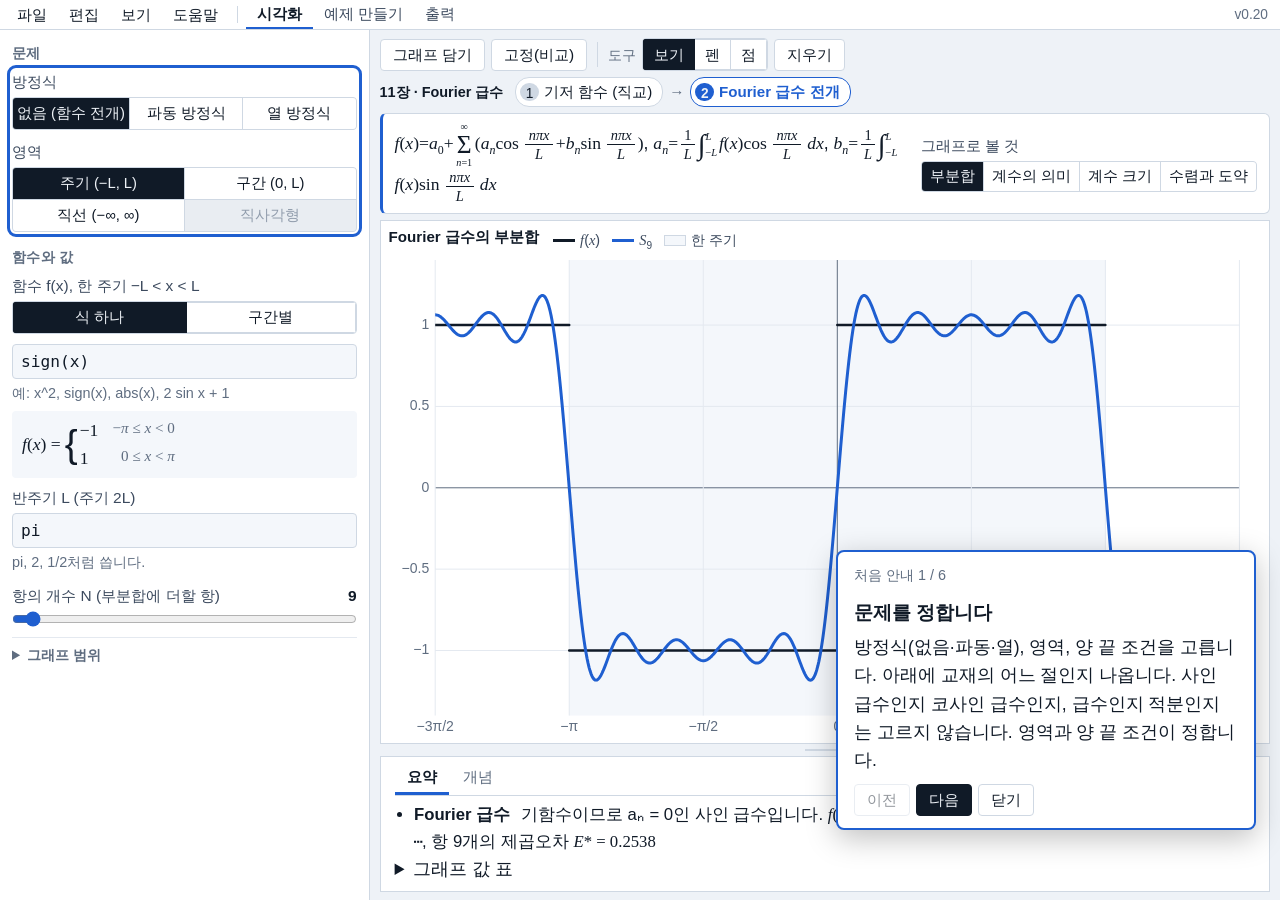
==== commit 6c40389e: "공업수학 시각화 v0.20: 개념 모듈과 주제 등록으로 나눔 - modules/*.js: 개념마다 계산·그래프·요약·소문항(문장·풀이)·설명을 한 파일에 - defineTopic:" ====
--- a/studio/web/studio.html
+++ b/studio/web/studio.html
@@ -177,6 +177,15 @@
 <script src="docx.js"></script>
 <script src="svg.js"></script>
 <script src="concepts.js"></script>
+<script src="modules/series.js"></script>
+<script src="modules/coef.js"></script>
+<script src="modules/spectrum.js"></script>
+<script src="modules/gibbs.js"></script>
+<script src="modules/transform.js"></script>
+<script src="modules/half.js"></script>
+<script src="modules/wave.js"></script>
+<script src="modules/membrane.js"></script>
+<script src="modules/heat.js"></script>
 <script src="version.js"></script>
 <script src="symbolic.js"></script>
 <script src="problem.js"></script>
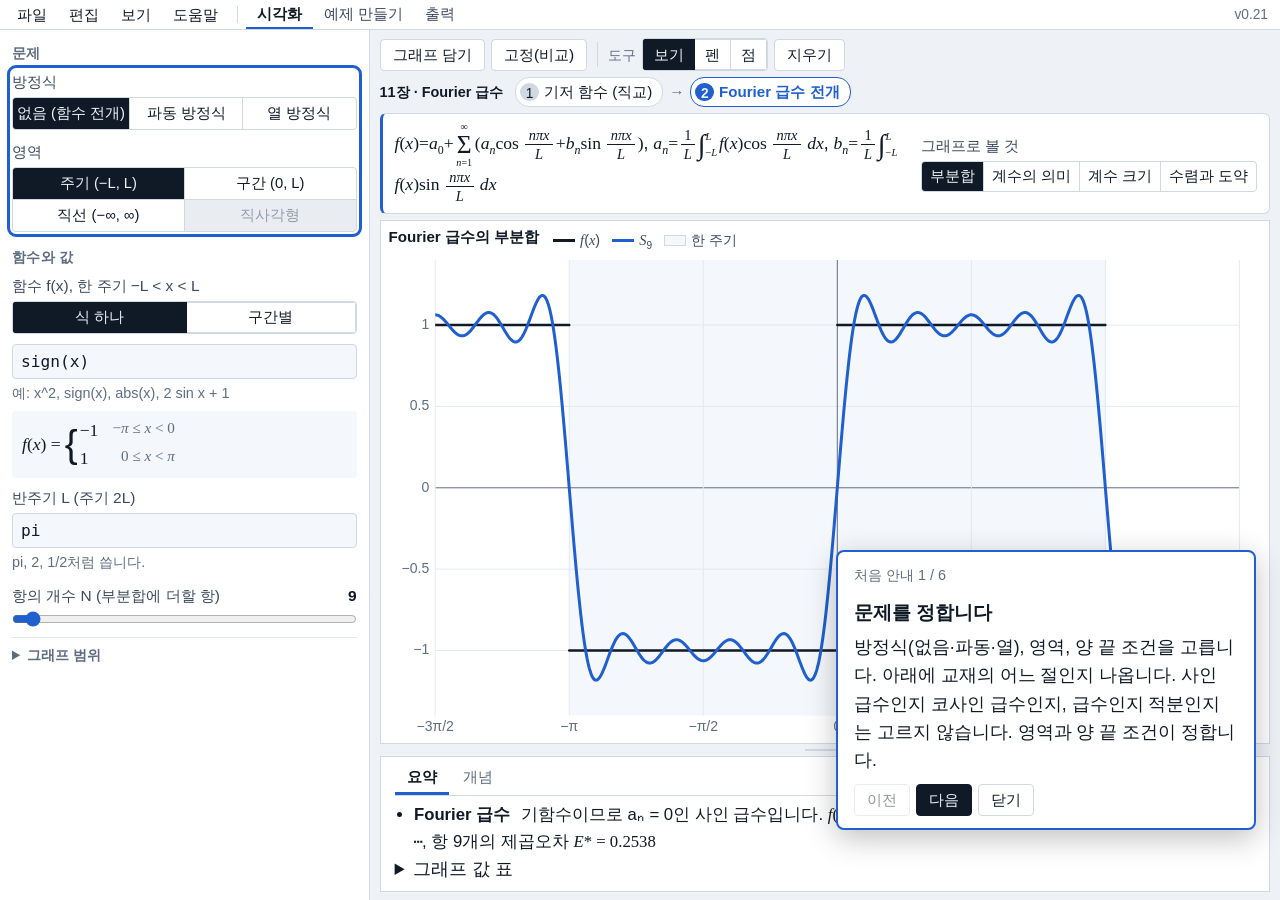
==== commit cbbeed8c: "공업수학 시각화 v0.21: 고유함수 엔진 통합과 혼합 경계 - eigen.js: 고유함수 종류 표(사인, 코사인, 한쪽 끝 자유 두 가지)와 공통 계수·파동·감쇠·열 계산 - 유" ====
--- a/studio/web/studio.html
+++ b/studio/web/studio.html
@@ -149,7 +149,7 @@
   <div class="help-card" role="dialog" aria-modal="true" aria-labelledby="helpTitle">
     <h2 id="helpTitle">도움말</h2>
     <h3>시작하기</h3>
-    <ol><li>맨 위 메뉴 줄의 <b>시각화</b> 화면 왼쪽에서 함수를 입력합니다. 구간마다 식이 다르면 <b>구간별</b>을 고릅니다.</li><li><b>문제</b>에서 방정식(없음·파동·열), 영역(주기·구간·직선·직사각형), 양 끝 조건(고정·자유/단열)을 고릅니다. 사인 급수·코사인 급수·적분 중 무엇을 쓰는지는 영역과 양 끝 조건이 정하며, 아래에 교재의 어느 절인지(예: 12장 · 현의 진동) 나옵니다. 함수 칸 이름에는 f(x)의 뜻(초기 변위, 초기 온도 등)과 구간이 나옵니다.</li><li><b>풀이 단계</b>를 따라갑니다. 변수분리와 고유값 문제 → 초기조건의 전개 → 해의 순서로 단계마다 교재 수식과 그래프가 있고, 단계 이름을 누르면 그 단계의 그래프가 보입니다. 전개 단계에서는 부분합·계수의 의미·계수 크기·도약을 골라 봅니다. 문제를 바꾼 것은 Ctrl+Z로 되돌립니다.</li><li>그래프 아래 탭에서 요약(그래프 값 표 포함)과 개념 설명을 봅니다. 원하는 장면은 <b>그래프 담기</b>로 예제의 그림으로 넣습니다.</li><li>메뉴 줄의 <b>예제 만들기</b>에서 문제·배점·풀이 메모를 쓰고 <b>이 예제 담기</b>로 모읍니다. <b>출력</b>에서 <b>Word로 출력</b>이나 <b>PDF로 출력</b>을 누릅니다(파일 메뉴에도 있습니다).</li></ol>
+    <ol><li>맨 위 메뉴 줄의 <b>시각화</b> 화면 왼쪽에서 함수를 입력합니다. 구간마다 식이 다르면 <b>구간별</b>을 고릅니다.</li><li><b>문제</b>에서 방정식(없음·파동·열), 영역(주기·구간·직선·직사각형), x = 0 끝과 x = L 끝의 조건(고정·자유/단열)을 각각 고릅니다. 사인 급수·코사인 급수·적분 중 무엇을 쓰는지는 영역과 양 끝 조건이 정하며(양 끝이 다르면 sin((2n−1)πx/2L) 같은 고유함수 전개), 아래에 교재의 어느 절인지(예: 12장 · 현의 진동) 나옵니다. 함수 칸 이름에는 f(x)의 뜻(초기 변위, 초기 온도 등)과 구간이 나옵니다.</li><li><b>풀이 단계</b>를 따라갑니다. 변수분리와 고유값 문제 → 초기조건의 전개 → 해의 순서로 단계마다 교재 수식과 그래프가 있고, 단계 이름을 누르면 그 단계의 그래프가 보입니다. 전개 단계에서는 부분합·계수의 의미·계수 크기·도약을 골라 봅니다. 문제를 바꾼 것은 Ctrl+Z로 되돌립니다.</li><li>그래프 아래 탭에서 요약(그래프 값 표 포함)과 개념 설명을 봅니다. 원하는 장면은 <b>그래프 담기</b>로 예제의 그림으로 넣습니다.</li><li>메뉴 줄의 <b>예제 만들기</b>에서 문제·배점·풀이 메모를 쓰고 <b>이 예제 담기</b>로 모읍니다. <b>출력</b>에서 <b>Word로 출력</b>이나 <b>PDF로 출력</b>을 누릅니다(파일 메뉴에도 있습니다).</li></ol>
     <h3>함수 입력</h3>
     <table class="help-table"><tr><th>쓰고 싶은 것</th><th>입력</th></tr>
       <tr><td>x 제곱</td><td><code>x^2</code> 또는 <code>x²</code></td></tr><tr><td>절댓값</td><td><code>|x|</code> 또는 <code>abs(x)</code></td></tr>
@@ -174,6 +174,7 @@
 </div>
 <script src="math.js"></script>
 <script src="plot.js"></script>
+<script src="eigen.js"></script>
 <script src="docx.js"></script>
 <script src="svg.js"></script>
 <script src="concepts.js"></script>
@@ -183,6 +184,7 @@
 <script src="modules/gibbs.js"></script>
 <script src="modules/transform.js"></script>
 <script src="modules/half.js"></script>
+<script src="modules/modes.js"></script>
 <script src="modules/wave.js"></script>
 <script src="modules/membrane.js"></script>
 <script src="modules/heat.js"></script>
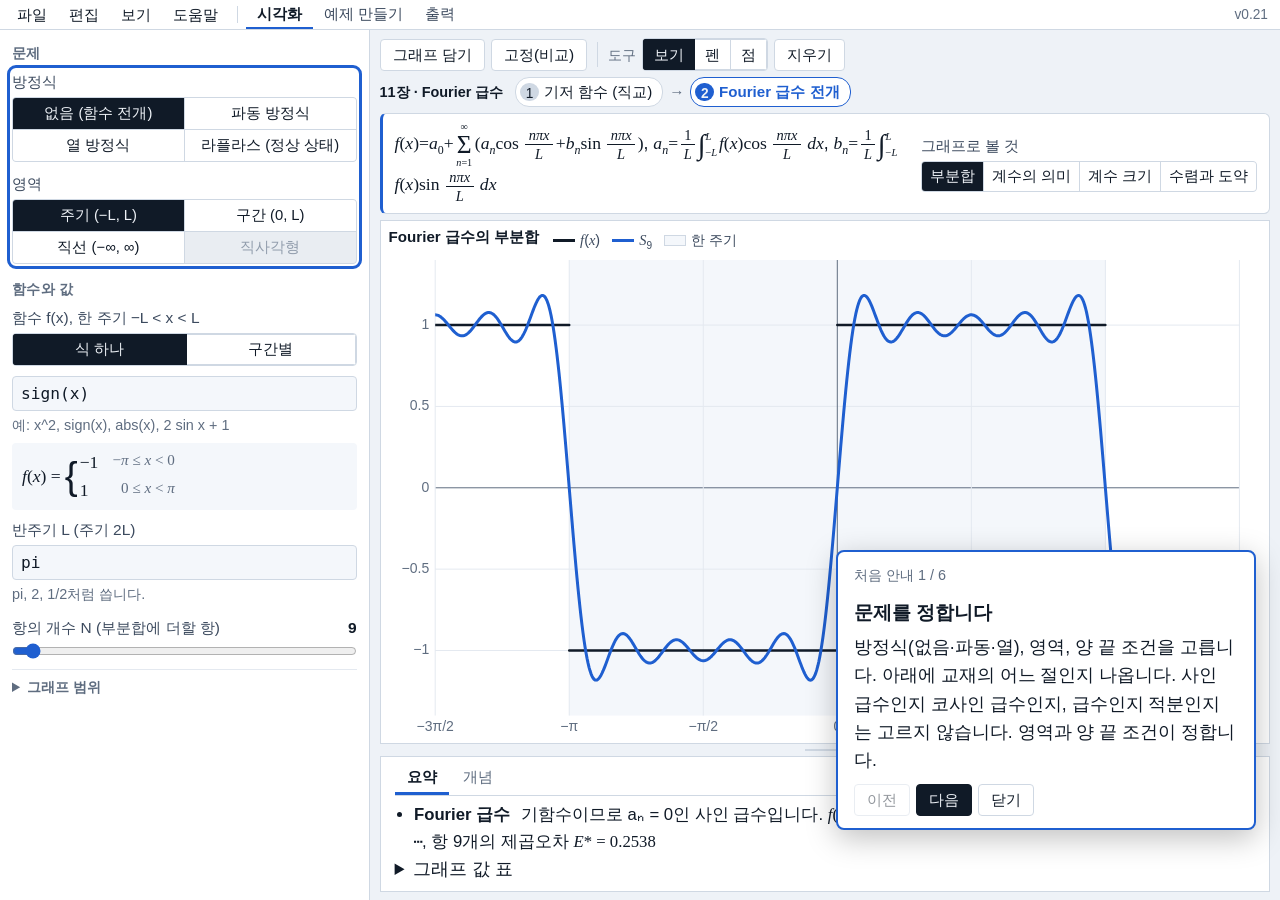
==== commit 3fa7d17c: "영역이 경계를 정함: 구간은 두 끝, 직사각형은 세 변(위쪽 변은 f). 라플라스 방정식(직사각형 판의 정상 상태 온도, 변마다 온도 0·단열)과 고유함수 전개 풀이 틀(eigen" ====
--- a/studio/web/studio.html
+++ b/studio/web/studio.html
@@ -188,6 +188,7 @@
 <script src="modules/wave.js"></script>
 <script src="modules/membrane.js"></script>
 <script src="modules/heat.js"></script>
+<script src="modules/laplace.js"></script>
 <script src="version.js"></script>
 <script src="symbolic.js"></script>
 <script src="problem.js"></script>
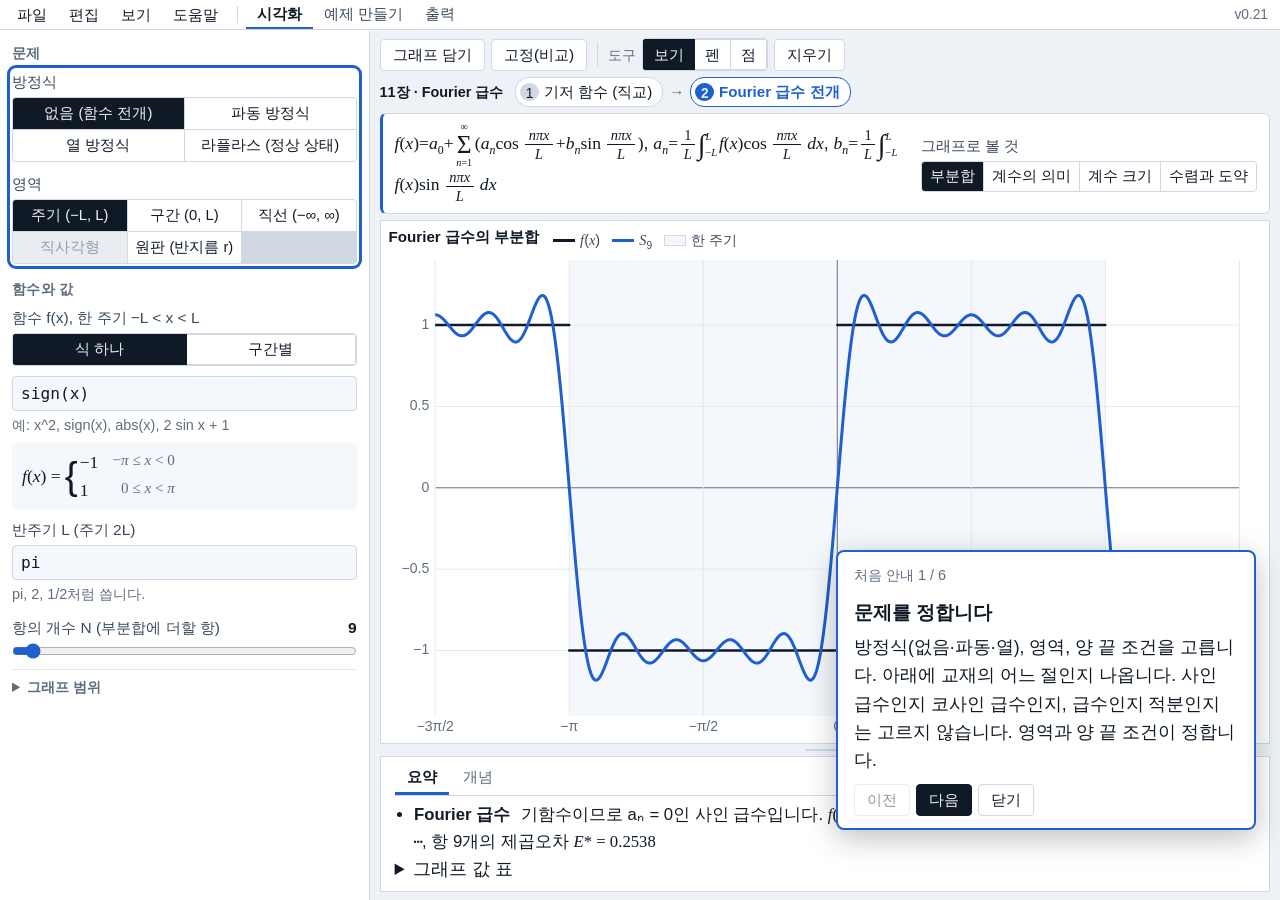
==== commit 4c53a005: "고유함수 엔진 일반화와 풀이 문장 틀: 가중치·노름·수치 고유값(열 방출 끝 u_x + hu = 0), 원판의 Bessel 고유함수(Fourier–Bessel 급수, 원형 막, 원" ====
--- a/studio/web/studio.html
+++ b/studio/web/studio.html
@@ -189,6 +189,7 @@
 <script src="modules/membrane.js"></script>
 <script src="modules/heat.js"></script>
 <script src="modules/laplace.js"></script>
+<script src="modules/bessel.js"></script>
 <script src="version.js"></script>
 <script src="symbolic.js"></script>
 <script src="problem.js"></script>
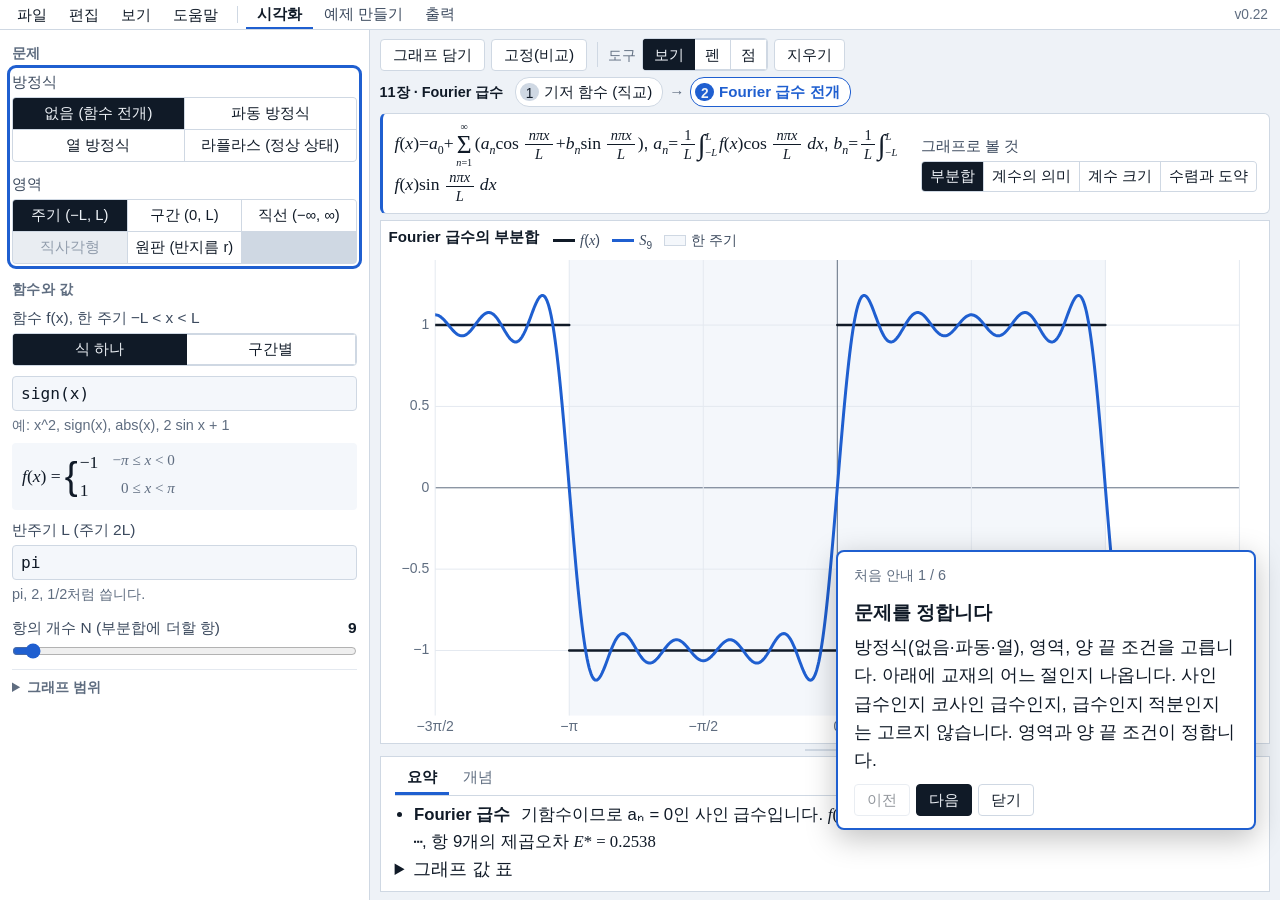
==== commit dc0c7f17: "공업수학 시각화 v0.22: 도움말·README에 라플라스 방정식, 원판, 열 방출 끝과 주제·종류 공통 검사 설명" ====
--- a/studio/web/studio.html
+++ b/studio/web/studio.html
@@ -149,7 +149,7 @@
   <div class="help-card" role="dialog" aria-modal="true" aria-labelledby="helpTitle">
     <h2 id="helpTitle">도움말</h2>
     <h3>시작하기</h3>
-    <ol><li>맨 위 메뉴 줄의 <b>시각화</b> 화면 왼쪽에서 함수를 입력합니다. 구간마다 식이 다르면 <b>구간별</b>을 고릅니다.</li><li><b>문제</b>에서 방정식(없음·파동·열), 영역(주기·구간·직선·직사각형), x = 0 끝과 x = L 끝의 조건(고정·자유/단열)을 각각 고릅니다. 사인 급수·코사인 급수·적분 중 무엇을 쓰는지는 영역과 양 끝 조건이 정하며(양 끝이 다르면 sin((2n−1)πx/2L) 같은 고유함수 전개), 아래에 교재의 어느 절인지(예: 12장 · 현의 진동) 나옵니다. 함수 칸 이름에는 f(x)의 뜻(초기 변위, 초기 온도 등)과 구간이 나옵니다.</li><li><b>풀이 단계</b>를 따라갑니다. 변수분리와 고유값 문제 → 초기조건의 전개 → 해의 순서로 단계마다 교재 수식과 그래프가 있고, 단계 이름을 누르면 그 단계의 그래프가 보입니다. 전개 단계에서는 부분합·계수의 의미·계수 크기·도약을 골라 봅니다. 문제를 바꾼 것은 Ctrl+Z로 되돌립니다.</li><li>그래프 아래 탭에서 요약(그래프 값 표 포함)과 개념 설명을 봅니다. 원하는 장면은 <b>그래프 담기</b>로 예제의 그림으로 넣습니다.</li><li>메뉴 줄의 <b>예제 만들기</b>에서 문제·배점·풀이 메모를 쓰고 <b>이 예제 담기</b>로 모읍니다. <b>출력</b>에서 <b>Word로 출력</b>이나 <b>PDF로 출력</b>을 누릅니다(파일 메뉴에도 있습니다).</li></ol>
+    <ol><li>맨 위 메뉴 줄의 <b>시각화</b> 화면 왼쪽에서 함수를 입력합니다. 구간마다 식이 다르면 <b>구간별</b>을 고릅니다.</li><li><b>문제</b>에서 방정식(없음·파동·열·라플라스), 영역(주기·구간·직선·직사각형·원판)과 그 영역의 끝·변 조건(고정·자유/단열·열 방출)을 고릅니다. 고를 수 있는 끝·변은 영역이 정합니다(구간은 두 끝, 직사각형은 세 변, 원판은 가장자리). 사인 급수·코사인 급수·적분·Bessel 함수 중 무엇을 쓰는지는 영역과 끝 조건이 정하며(양 끝이 다르면 sin((2n−1)πx/2L), 열 방출이면 sin kₙx, 원판이면 J₀(αₙr/R) 같은 고유함수 전개), 아래에 교재의 어느 절인지(예: 12장 · 현의 진동) 나옵니다. 함수 칸 이름에는 f(x)의 뜻(초기 변위, 초기 온도 등)과 구간이 나옵니다.</li><li><b>풀이 단계</b>를 따라갑니다. 변수분리와 고유값 문제 → 초기조건의 전개 → 해의 순서로 단계마다 교재 수식과 그래프가 있고, 단계 이름을 누르면 그 단계의 그래프가 보입니다. 전개 단계에서는 부분합·계수의 의미·계수 크기·도약을 골라 봅니다. 문제를 바꾼 것은 Ctrl+Z로 되돌립니다.</li><li>그래프 아래 탭에서 요약(그래프 값 표 포함)과 개념 설명을 봅니다. 원하는 장면은 <b>그래프 담기</b>로 예제의 그림으로 넣습니다.</li><li>메뉴 줄의 <b>예제 만들기</b>에서 문제·배점·풀이 메모를 쓰고 <b>이 예제 담기</b>로 모읍니다. <b>출력</b>에서 <b>Word로 출력</b>이나 <b>PDF로 출력</b>을 누릅니다(파일 메뉴에도 있습니다).</li></ol>
     <h3>함수 입력</h3>
     <table class="help-table"><tr><th>쓰고 싶은 것</th><th>입력</th></tr>
       <tr><td>x 제곱</td><td><code>x^2</code> 또는 <code>x²</code></td></tr><tr><td>절댓값</td><td><code>|x|</code> 또는 <code>abs(x)</code></td></tr>
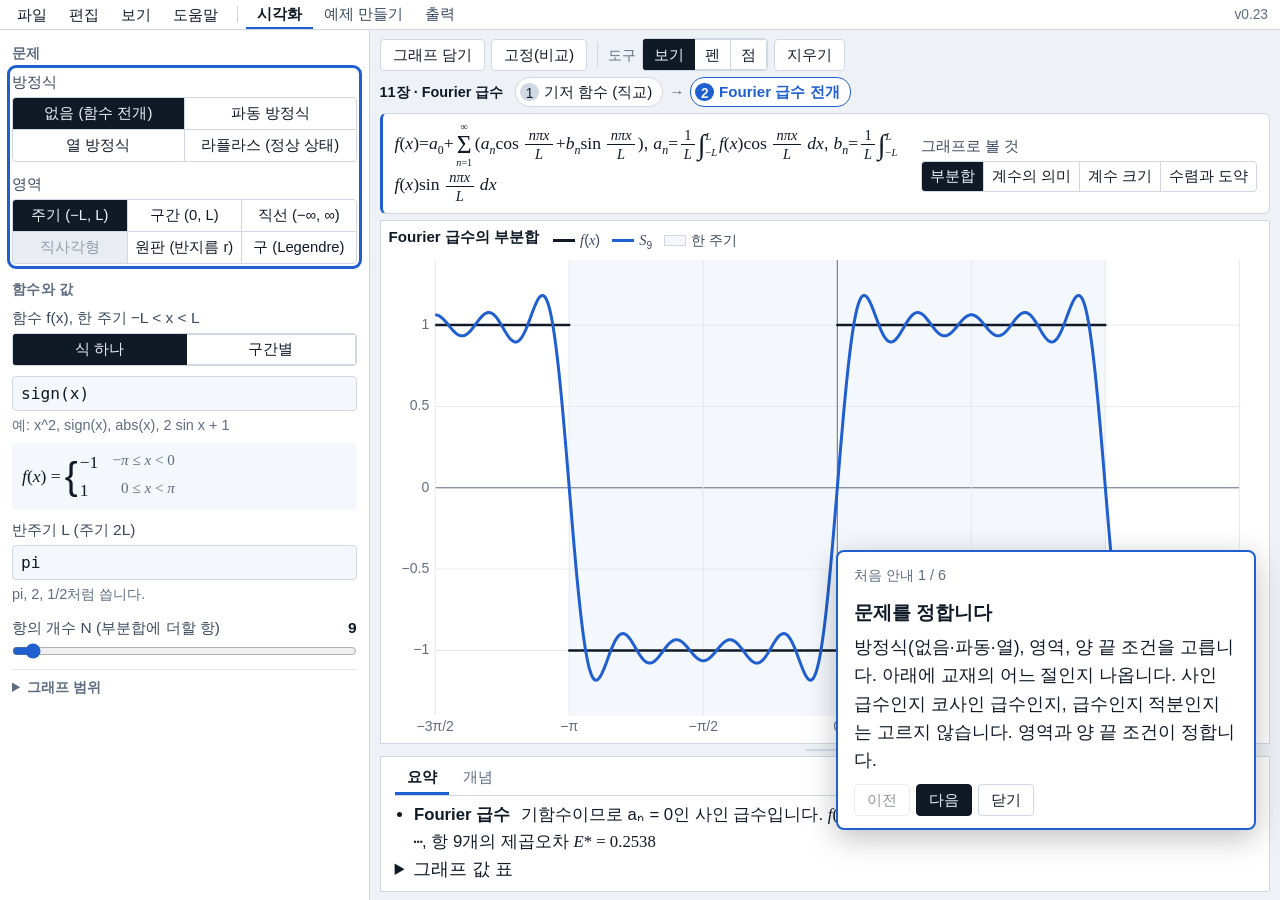
==== commit eac8b632: "구(Legendre): Fourier–Legendre 급수와 구 안·밖의 전위(라플라스 방정식), 고유함수 구간을 종류가 정함(span), 구는 x = cos φ(phi 입력)와 " ====
--- a/studio/web/studio.html
+++ b/studio/web/studio.html
@@ -149,7 +149,7 @@
   <div class="help-card" role="dialog" aria-modal="true" aria-labelledby="helpTitle">
     <h2 id="helpTitle">도움말</h2>
     <h3>시작하기</h3>
-    <ol><li>맨 위 메뉴 줄의 <b>시각화</b> 화면 왼쪽에서 함수를 입력합니다. 구간마다 식이 다르면 <b>구간별</b>을 고릅니다.</li><li><b>문제</b>에서 방정식(없음·파동·열·라플라스), 영역(주기·구간·직선·직사각형·원판)과 그 영역의 끝·변 조건(고정·자유/단열·열 방출)을 고릅니다. 고를 수 있는 끝·변은 영역이 정합니다(구간은 두 끝, 직사각형은 세 변, 원판은 가장자리). 사인 급수·코사인 급수·적분·Bessel 함수 중 무엇을 쓰는지는 영역과 끝 조건이 정하며(양 끝이 다르면 sin((2n−1)πx/2L), 열 방출이면 sin kₙx, 원판이면 J₀(αₙr/R) 같은 고유함수 전개), 아래에 교재의 어느 절인지(예: 12장 · 현의 진동) 나옵니다. 함수 칸 이름에는 f(x)의 뜻(초기 변위, 초기 온도 등)과 구간이 나옵니다.</li><li><b>풀이 단계</b>를 따라갑니다. 변수분리와 고유값 문제 → 초기조건의 전개 → 해의 순서로 단계마다 교재 수식과 그래프가 있고, 단계 이름을 누르면 그 단계의 그래프가 보입니다. 전개 단계에서는 부분합·계수의 의미·계수 크기·도약을 골라 봅니다. 문제를 바꾼 것은 Ctrl+Z로 되돌립니다.</li><li>그래프 아래 탭에서 요약(그래프 값 표 포함)과 개념 설명을 봅니다. 원하는 장면은 <b>그래프 담기</b>로 예제의 그림으로 넣습니다.</li><li>메뉴 줄의 <b>예제 만들기</b>에서 문제·배점·풀이 메모를 쓰고 <b>이 예제 담기</b>로 모읍니다. <b>출력</b>에서 <b>Word로 출력</b>이나 <b>PDF로 출력</b>을 누릅니다(파일 메뉴에도 있습니다).</li></ol>
+    <ol><li>맨 위 메뉴 줄의 <b>시각화</b> 화면 왼쪽에서 함수를 입력합니다. 구간마다 식이 다르면 <b>구간별</b>을 고릅니다.</li><li><b>문제</b>에서 방정식(없음·파동·열·라플라스), 영역(주기·구간·직선·직사각형·원판·구)과 그 영역의 끝·변 조건(고정·자유/단열·열 방출)을 고릅니다. 고를 수 있는 끝·변은 영역과 방정식이 정합니다(구간은 두 끝, 직사각형은 막이면 네 변·판이면 세 변, 원판은 가장자리, 구는 전위를 구할 곳(안·밖)). 사인 급수·코사인 급수·적분·Bessel 함수·Legendre 다항식 중 무엇을 쓰는지는 영역과 끝 조건이 정하며(양 끝이 다르면 sin((2n−1)πx/2L), 열 방출이면 tan kL = −k/h 같은 방정식의 근 kₙ, 원판이면 Jₘ(αₙr/R), 구면 Pₙ(cos φ) 같은 고유함수 전개), 아래에 교재의 어느 절인지(예: 12장 · 현의 진동) 나옵니다. 함수 칸 이름에는 f(x)의 뜻(초기 변위, 초기 온도 등)과 구간이 나옵니다.</li><li><b>풀이 단계</b>를 따라갑니다. 변수분리와 고유값 문제 → 초기조건의 전개 → 해의 순서로 단계마다 교재 수식과 그래프가 있고, 단계 이름을 누르면 그 단계의 그래프가 보입니다. 전개 단계에서는 부분합·계수의 의미·계수 크기·도약을 골라 봅니다. 문제를 바꾼 것은 Ctrl+Z로 되돌립니다.</li><li>그래프 아래 탭에서 요약(그래프 값 표 포함)과 개념 설명을 봅니다. 원하는 장면은 <b>그래프 담기</b>로 예제의 그림으로 넣습니다.</li><li>메뉴 줄의 <b>예제 만들기</b>에서 문제·배점·풀이 메모를 쓰고 <b>이 예제 담기</b>로 모읍니다. <b>출력</b>에서 <b>Word로 출력</b>이나 <b>PDF로 출력</b>을 누릅니다(파일 메뉴에도 있습니다).</li></ol>
     <h3>함수 입력</h3>
     <table class="help-table"><tr><th>쓰고 싶은 것</th><th>입력</th></tr>
       <tr><td>x 제곱</td><td><code>x^2</code> 또는 <code>x²</code></td></tr><tr><td>절댓값</td><td><code>|x|</code> 또는 <code>abs(x)</code></td></tr>
@@ -190,6 +190,7 @@
 <script src="modules/heat.js"></script>
 <script src="modules/laplace.js"></script>
 <script src="modules/bessel.js"></script>
+<script src="modules/legendre.js"></script>
 <script src="version.js"></script>
 <script src="symbolic.js"></script>
 <script src="problem.js"></script>
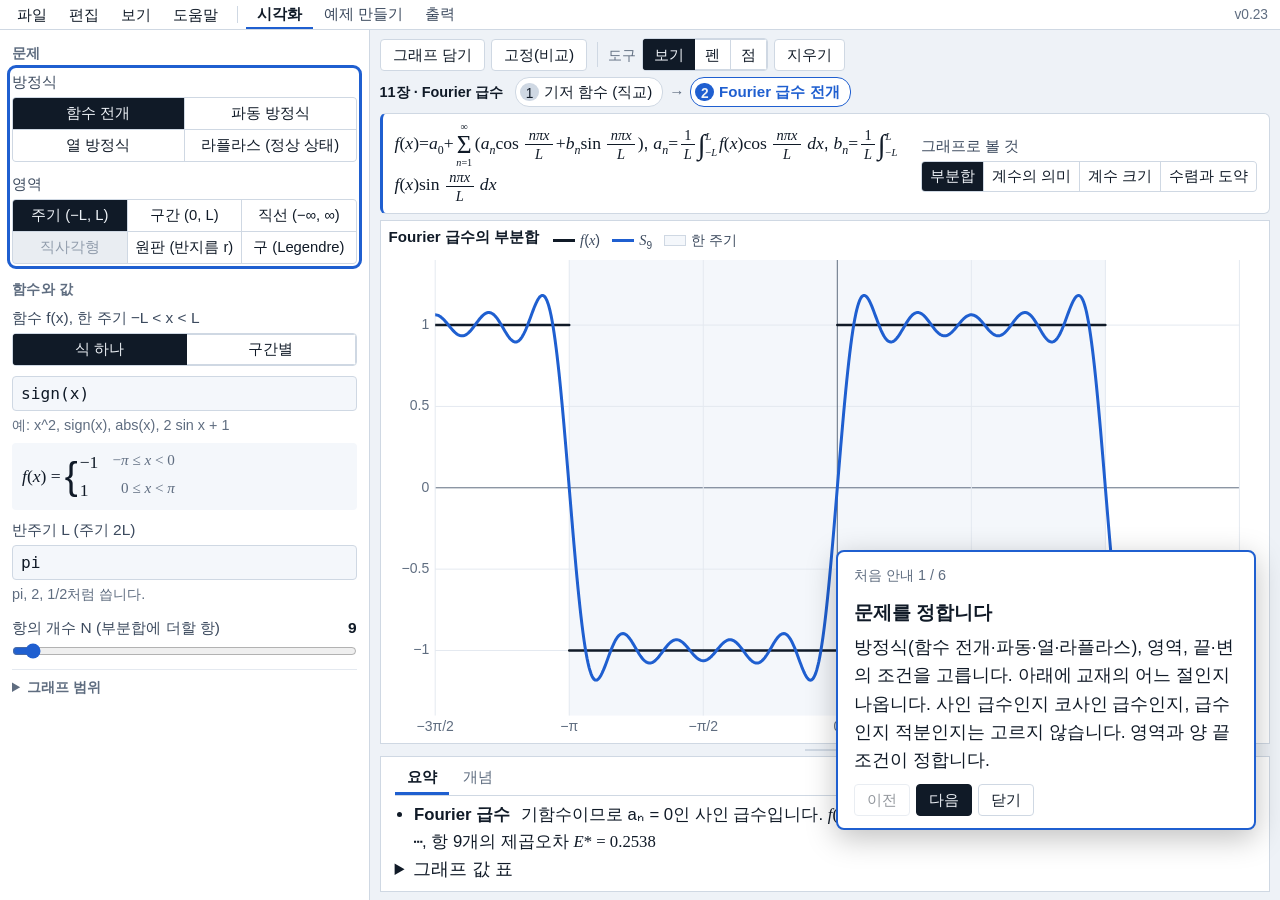
==== commit 85cd2762: "방정식 '없음 (함수 전개)'을 '함수 전개'로: 버튼, 안내, 도움말, README" ====
--- a/studio/web/studio.html
+++ b/studio/web/studio.html
@@ -149,7 +149,7 @@
   <div class="help-card" role="dialog" aria-modal="true" aria-labelledby="helpTitle">
     <h2 id="helpTitle">도움말</h2>
     <h3>시작하기</h3>
-    <ol><li>맨 위 메뉴 줄의 <b>시각화</b> 화면 왼쪽에서 함수를 입력합니다. 구간마다 식이 다르면 <b>구간별</b>을 고릅니다.</li><li><b>문제</b>에서 방정식(없음·파동·열·라플라스), 영역(주기·구간·직선·직사각형·원판·구)과 그 영역의 끝·변 조건(고정·자유/단열·열 방출)을 고릅니다. 고를 수 있는 끝·변은 영역과 방정식이 정합니다(구간은 두 끝, 직사각형은 막이면 네 변·판이면 세 변, 원판은 가장자리, 구는 전위를 구할 곳(안·밖)). 사인 급수·코사인 급수·적분·Bessel 함수·Legendre 다항식 중 무엇을 쓰는지는 영역과 끝 조건이 정하며(양 끝이 다르면 sin((2n−1)πx/2L), 열 방출이면 tan kL = −k/h 같은 방정식의 근 kₙ, 원판이면 Jₘ(αₙr/R), 구면 Pₙ(cos φ) 같은 고유함수 전개), 아래에 교재의 어느 절인지(예: 12장 · 현의 진동) 나옵니다. 함수 칸 이름에는 f(x)의 뜻(초기 변위, 초기 온도 등)과 구간이 나옵니다.</li><li><b>풀이 단계</b>를 따라갑니다. 변수분리와 고유값 문제 → 초기조건의 전개 → 해의 순서로 단계마다 교재 수식과 그래프가 있고, 단계 이름을 누르면 그 단계의 그래프가 보입니다. 전개 단계에서는 부분합·계수의 의미·계수 크기·도약을 골라 봅니다. 문제를 바꾼 것은 Ctrl+Z로 되돌립니다.</li><li>그래프 아래 탭에서 요약(그래프 값 표 포함)과 개념 설명을 봅니다. 원하는 장면은 <b>그래프 담기</b>로 예제의 그림으로 넣습니다.</li><li>메뉴 줄의 <b>예제 만들기</b>에서 문제·배점·풀이 메모를 쓰고 <b>이 예제 담기</b>로 모읍니다. <b>출력</b>에서 <b>Word로 출력</b>이나 <b>PDF로 출력</b>을 누릅니다(파일 메뉴에도 있습니다).</li></ol>
+    <ol><li>맨 위 메뉴 줄의 <b>시각화</b> 화면 왼쪽에서 함수를 입력합니다. 구간마다 식이 다르면 <b>구간별</b>을 고릅니다.</li><li><b>문제</b>에서 방정식(함수 전개·파동·열·라플라스), 영역(주기·구간·직선·직사각형·원판·구)과 그 영역의 끝·변 조건(고정·자유/단열·열 방출)을 고릅니다. 고를 수 있는 끝·변은 영역과 방정식이 정합니다(구간은 두 끝, 직사각형은 막이면 네 변·판이면 세 변, 원판은 가장자리, 구는 전위를 구할 곳(안·밖)). 사인 급수·코사인 급수·적분·Bessel 함수·Legendre 다항식 중 무엇을 쓰는지는 영역과 끝 조건이 정하며(양 끝이 다르면 sin((2n−1)πx/2L), 열 방출이면 tan kL = −k/h 같은 방정식의 근 kₙ, 원판이면 Jₘ(αₙr/R), 구면 Pₙ(cos φ) 같은 고유함수 전개), 아래에 교재의 어느 절인지(예: 12장 · 현의 진동) 나옵니다. 함수 칸 이름에는 f(x)의 뜻(초기 변위, 초기 온도 등)과 구간이 나옵니다.</li><li><b>풀이 단계</b>를 따라갑니다. 변수분리와 고유값 문제 → 초기조건의 전개 → 해의 순서로 단계마다 교재 수식과 그래프가 있고, 단계 이름을 누르면 그 단계의 그래프가 보입니다. 전개 단계에서는 부분합·계수의 의미·계수 크기·도약을 골라 봅니다. 문제를 바꾼 것은 Ctrl+Z로 되돌립니다.</li><li>그래프 아래 탭에서 요약(그래프 값 표 포함)과 개념 설명을 봅니다. 원하는 장면은 <b>그래프 담기</b>로 예제의 그림으로 넣습니다.</li><li>메뉴 줄의 <b>예제 만들기</b>에서 문제·배점·풀이 메모를 쓰고 <b>이 예제 담기</b>로 모읍니다. <b>출력</b>에서 <b>Word로 출력</b>이나 <b>PDF로 출력</b>을 누릅니다(파일 메뉴에도 있습니다).</li></ol>
     <h3>함수 입력</h3>
     <table class="help-table"><tr><th>쓰고 싶은 것</th><th>입력</th></tr>
       <tr><td>x 제곱</td><td><code>x^2</code> 또는 <code>x²</code></td></tr><tr><td>절댓값</td><td><code>|x|</code> 또는 <code>abs(x)</code></td></tr>
